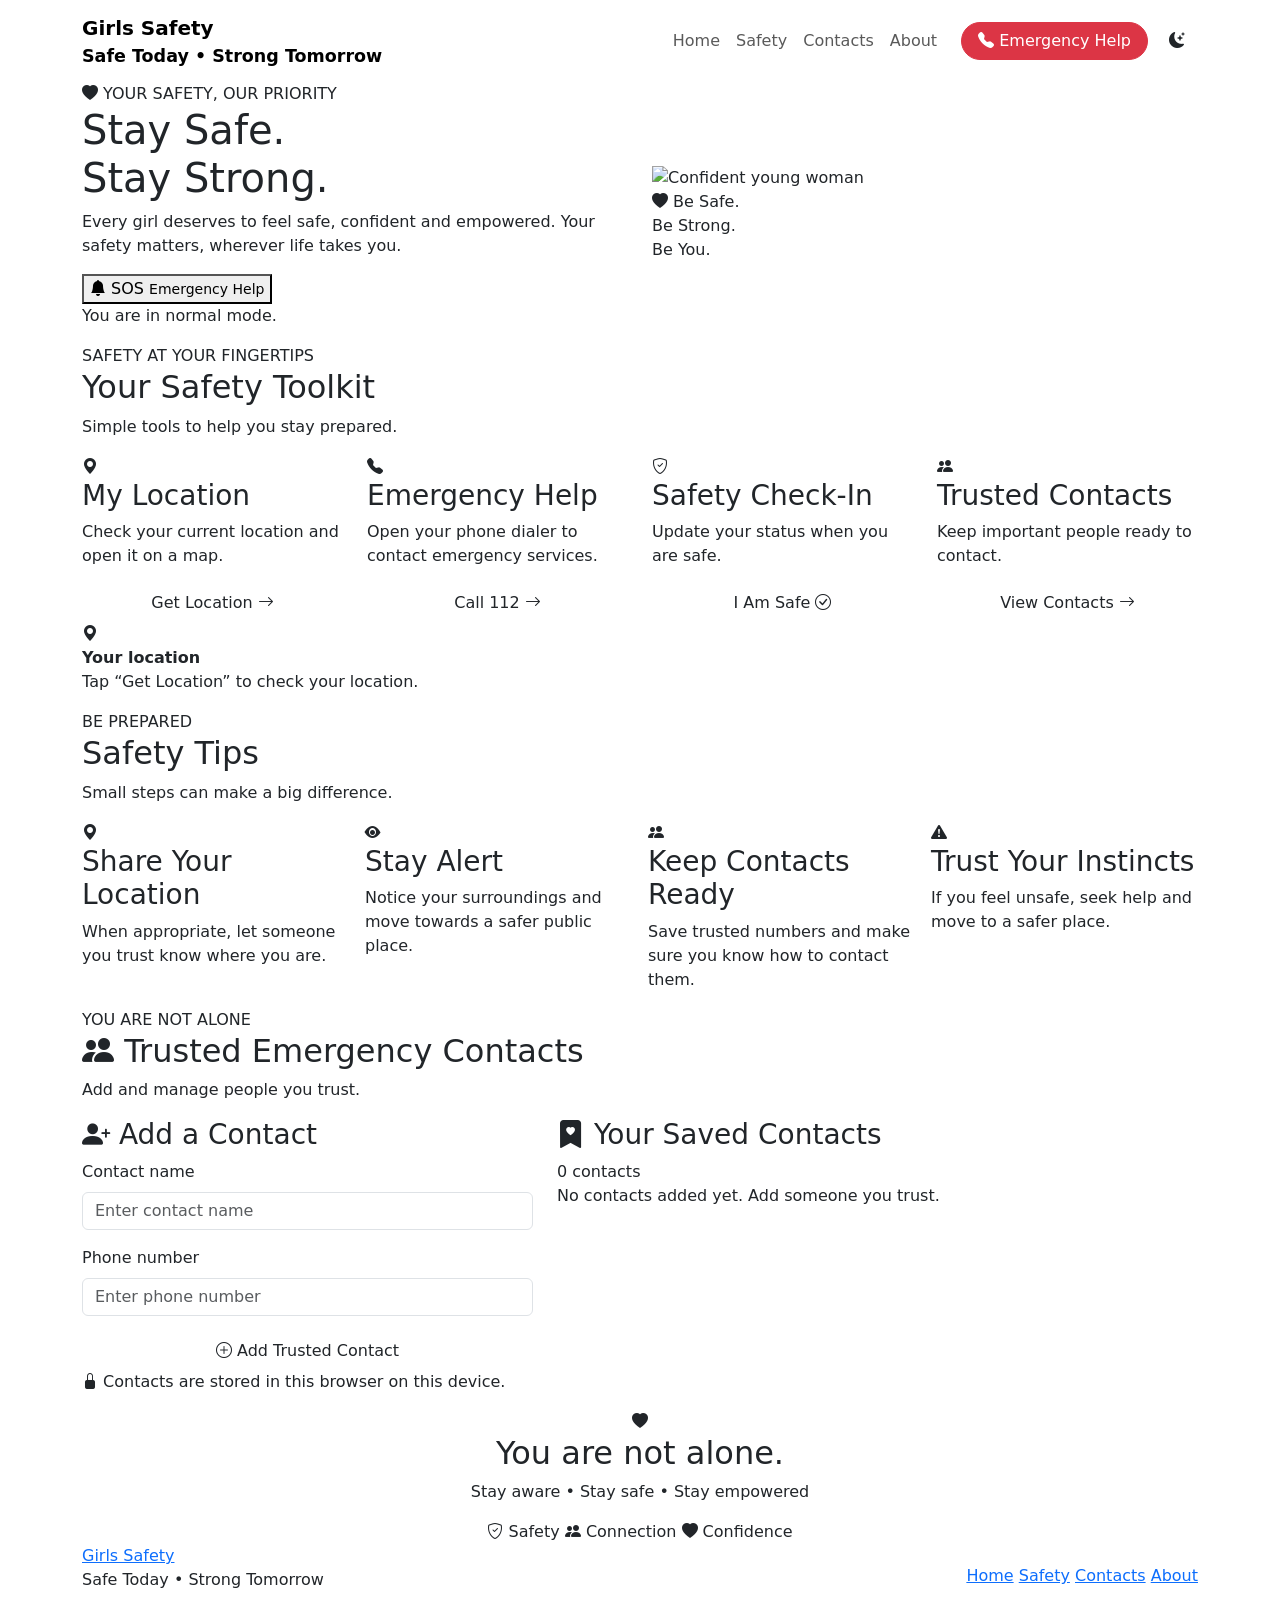
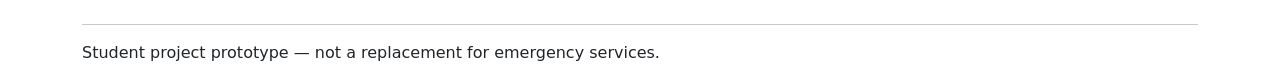
==== index.html @ 43a847c3 "Rename index .html to index.html" ====
<!DOCTYPE html>
<html lang="en">
<head>
  <meta charset="UTF-8">
  <meta name="viewport" content="width=device-width, initial-scale=1.0">

  <title>Girls Safety | Safe Today, Strong Tomorrow</title>

<link rel="manifest" href="manifest.json">

<meta name="theme-color" content="#e84393">

  <!-- Bootstrap CSS -->
  <link href="https://cdn.jsdelivr.net/npm/bootstrap@5.3.3/dist/css/bootstrap.min.css" rel="stylesheet">

  <!-- Icons -->
  <link rel="stylesheet" href="https://cdn.jsdelivr.net/npm/bootstrap-icons@1.11.3/font/bootstrap-icons.min.css">

  <!-- Custom CSS -->
  <link rel="stylesheet" href="style.css">
</head>

<body>

  <!-- Navigation -->
  <nav class="navbar navbar-expand-lg sticky-top site-navbar">
    <div class="container">
      <a class="navbar-brand fw-bold" href="#home">
        <i class="bi bi-shield-heart-fill"></i> Girls Safety
        <small class="brand-tagline d-block">Safe Today • Strong Tomorrow</small>
      </a>

      <button class="navbar-toggler" type="button"
        data-bs-toggle="collapse" data-bs-target="#mainNav"
        aria-controls="mainNav" aria-expanded="false"
        aria-label="Toggle navigation">
        <span class="navbar-toggler-icon"></span>
      </button>

      <div class="collapse navbar-collapse" id="mainNav">
        <ul class="navbar-nav ms-auto align-items-lg-center">
          <li class="nav-item"><a class="nav-link" href="#home">Home</a></li>
          <li class="nav-item"><a class="nav-link" href="#safety">Safety</a></li>
          <li class="nav-item"><a class="nav-link" href="#contacts">Contacts</a></li>
          <li class="nav-item"><a class="nav-link" href="#about">About</a></li>
          <li class="nav-item ms-lg-3">
            <a class="btn btn-danger rounded-pill px-3" href="tel:112">
              <i class="bi bi-telephone-fill"></i> Emergency Help
            </a>
          </li>
          <li class="nav-item ms-lg-2">
            <button class="btn theme-toggle" id="themeToggle"
              type="button" aria-label="Toggle dark mode">
              <i class="bi bi-moon-stars-fill"></i>
            </button>
          </li>
        </ul>
      </div>
    </div>
  </nav>

  <!-- Hero -->
  <main>
    <section class="hero-section" id="home">
      <div class="container">
        <div class="row align-items-center g-4">
          <div class="col-lg-6 hero-copy">
            <span class="hero-label">
              <i class="bi bi-heart-fill"></i>
              YOUR SAFETY, OUR PRIORITY
            </span>

            <h1>Stay Safe.<br><span>Stay Strong.</span></h1>

            <p class="hero-description">
              Every girl deserves to feel safe, confident and empowered.
              Your safety matters, wherever life takes you.
            </p>

            <button class="sos-button" id="sosButton" type="button">
              <i class="bi bi-bell-fill"></i>
              <span>SOS</span>
              <small>Emergency Help</small>
            </button>

            <p class="safety-note" id="status" role="status" aria-live="polite">
              You are in normal mode.
            </p>
          </div>

          <div class="col-lg-6">
            <div class="hero-image-wrap">
              <img
                src="https://images.unsplash.com/photo-1534528741775-53994a69daeb?auto=format&fit=crop&w=1000&q=85"
                alt="Confident young woman"
                class="hero-image"
              >
              <div class="image-message">
                <i class="bi bi-heart-fill"></i>
                <span>Be Safe.<br>Be Strong.<br>Be You.</span>
              </div>
            </div>
          </div>
        </div>
      </div>
    </section>

    <!-- Quick Actions -->
    <section class="quick-section" id="safety">
      <div class="container">
        <div class="section-heading">
          <span class="section-kicker">SAFETY AT YOUR FINGERTIPS</span>
          <h2>Your Safety Toolkit</h2>
          <p>Simple tools to help you stay prepared.</p>
        </div>

        <div class="row g-4">
          <div class="col-12 col-sm-6 col-lg-3">
            <div class="feature-card pink-card">
              <div class="feature-icon"><i class="bi bi-geo-alt-fill"></i></div>
              <h3>My Location</h3>
              <p>Check your current location and open it on a map.</p>
              <button class="btn feature-btn pink-btn w-100" id="locationButton">
                Get Location <i class="bi bi-arrow-right"></i>
              </button>
            </div>
          </div>

          <div class="col-12 col-sm-6 col-lg-3">
            <div class="feature-card purple-card">
              <div class="feature-icon"><i class="bi bi-telephone-fill"></i></div>
              <h3>Emergency Help</h3>
              <p>Open your phone dialer to contact emergency services.</p>
              <a class="btn feature-btn purple-btn w-100" href="tel:112">
                Call 112 <i class="bi bi-arrow-right"></i>
              </a>
            </div>
          </div>

          <div class="col-12 col-sm-6 col-lg-3">
            <div class="feature-card green-card">
              <div class="feature-icon"><i class="bi bi-shield-check"></i></div>
              <h3>Safety Check-In</h3>
              <p>Update your status when you are safe.</p>
              <button class="btn feature-btn green-btn w-100" id="safeButton">
                I Am Safe <i class="bi bi-check-circle"></i>
              </button>
            </div>
          </div>

          <div class="col-12 col-sm-6 col-lg-3">
            <div class="feature-card blue-card">
              <div class="feature-icon"><i class="bi bi-people-fill"></i></div>
              <h3>Trusted Contacts</h3>
              <p>Keep important people ready to contact.</p>
              <a class="btn feature-btn blue-btn w-100" href="#contacts">
                View Contacts <i class="bi bi-arrow-right"></i>
              </a>
            </div>
          </div>
        </div>

        <div class="location-result" id="locationResult" aria-live="polite">
          <i class="bi bi-geo-alt-fill"></i>
          <div>
            <strong>Your location</strong>
            <p id="locationText">Tap “Get Location” to check your location.</p>
            <a id="mapLink" href="#" target="_blank" rel="noopener" hidden>
              Open location in Google Maps
            </a>
          </div>
        </div>
      </div>
    </section>

    <!-- Safety Tips -->
    <section class="tips-section">
      <div class="container">
        <div class="section-heading">
          <span class="section-kicker">BE PREPARED</span>
          <h2><i class="bi bi-shield-heart"></i> Safety Tips</h2>
          <p>Small steps can make a big difference.</p>
        </div>

        <div class="row g-3">
          <div class="col-6 col-lg-3">
            <div class="tip-card">
              <i class="bi bi-geo-alt-fill"></i>
              <h3>Share Your Location</h3>
              <p>When appropriate, let someone you trust know where you are.</p>
            </div>
          </div>

          <div class="col-6 col-lg-3">
            <div class="tip-card">
              <i class="bi bi-eye-fill"></i>
              <h3>Stay Alert</h3>
              <p>Notice your surroundings and move towards a safer public place.</p>
            </div>
          </div>

          <div class="col-6 col-lg-3">
            <div class="tip-card">
              <i class="bi bi-people-fill"></i>
              <h3>Keep Contacts Ready</h3>
              <p>Save trusted numbers and make sure you know how to contact them.</p>
            </div>
          </div>

          <div class="col-6 col-lg-3">
            <div class="tip-card">
              <i class="bi bi-exclamation-triangle-fill"></i>
              <h3>Trust Your Instincts</h3>
              <p>If you feel unsafe, seek help and move to a safer place.</p>
            </div>
          </div>
        </div>
      </div>
    </section>

    <!-- Contacts -->
    <section class="contacts-section" id="contacts">
      <div class="container">
        <div class="section-heading">
          <span class="section-kicker">YOU ARE NOT ALONE</span>
          <h2><i class="bi bi-people-fill"></i> Trusted Emergency Contacts</h2>
          <p>Add and manage people you trust.</p>
        </div>

        <div class="row justify-content-center g-4">
          <div class="col-12 col-lg-5">
            <div class="contact-panel">
              <h3><i class="bi bi-person-plus-fill"></i> Add a Contact</h3>

              <form id="contactForm">
                <label for="contactName" class="form-label">Contact name</label>
                <input class="form-control" id="contactName"
                  type="text" placeholder="Enter contact name"
                  maxlength="60" required>

                <label for="contactPhone" class="form-label mt-3">Phone number</label>
                <input class="form-control" id="contactPhone"
                  type="tel" placeholder="Enter phone number"
                  maxlength="18" required>

                <button class="btn add-contact-btn w-100 mt-3" type="submit">
                  <i class="bi bi-plus-circle"></i> Add Trusted Contact
                </button>
              </form>

              <p class="privacy-note">
                <i class="bi bi-lock-fill"></i>
                Contacts are stored in this browser on this device.
              </p>
              <p id="contactMessage" class="contact-message" aria-live="polite"></p>
            </div>
          </div>

          <div class="col-12 col-lg-7">
            <div class="contact-panel">
              <div class="saved-heading">
                <h3><i class="bi bi-bookmark-heart-fill"></i> Your Saved Contacts</h3>
                <span class="contact-count" id="contactCount">0 contacts</span>
              </div>
              <div id="contactList" class="contact-list">
                <p class="empty-message">No contacts added yet. Add someone you trust.</p>
              </div>
            </div>
          </div>
        </div>
      </div>
    </section>

    <!-- About -->
    <section class="about-section" id="about">
      <div class="container text-center">
        <div class="about-heart"><i class="bi bi-heart-fill"></i></div>
        <h2>You are not alone.</h2>
        <p>Stay aware • Stay safe • Stay empowered</p>
        <div class="about-values">
          <span><i class="bi bi-shield-check"></i> Safety</span>
          <span><i class="bi bi-people-fill"></i> Connection</span>
          <span><i class="bi bi-heart-fill"></i> Confidence</span>
        </div>
      </div>
    </section>
  </main>

  <!-- Footer -->
  <footer class="site-footer">
    <div class="container">
      <div class="row align-items-center gy-3">
        <div class="col-md-6">
          <a href="#home" class="footer-brand">
            <i class="bi bi-shield-heart-fill"></i> Girls Safety
          </a>
          <p>Safe Today • Strong Tomorrow</p>
        </div>
        <div class="col-md-6 text-md-end footer-links">
          <a href="#home">Home</a>
          <a href="#safety">Safety</a>
          <a href="#contacts">Contacts</a>
          <a href="#about">About</a>
        </div>
      </div>
      <hr>
      <p class="footer-note">
        Student project prototype — not a replacement for emergency services.
      </p>
    </div>
  </footer>

  <!-- Bootstrap JavaScript -->
  <script src="https://cdn.jsdelivr.net/npm/bootstrap@5.3.3/dist/js/bootstrap.bundle.min.js"></script>

  <!-- Custom JavaScript -->
  <script src="script.js"></script>
</body>
</html>
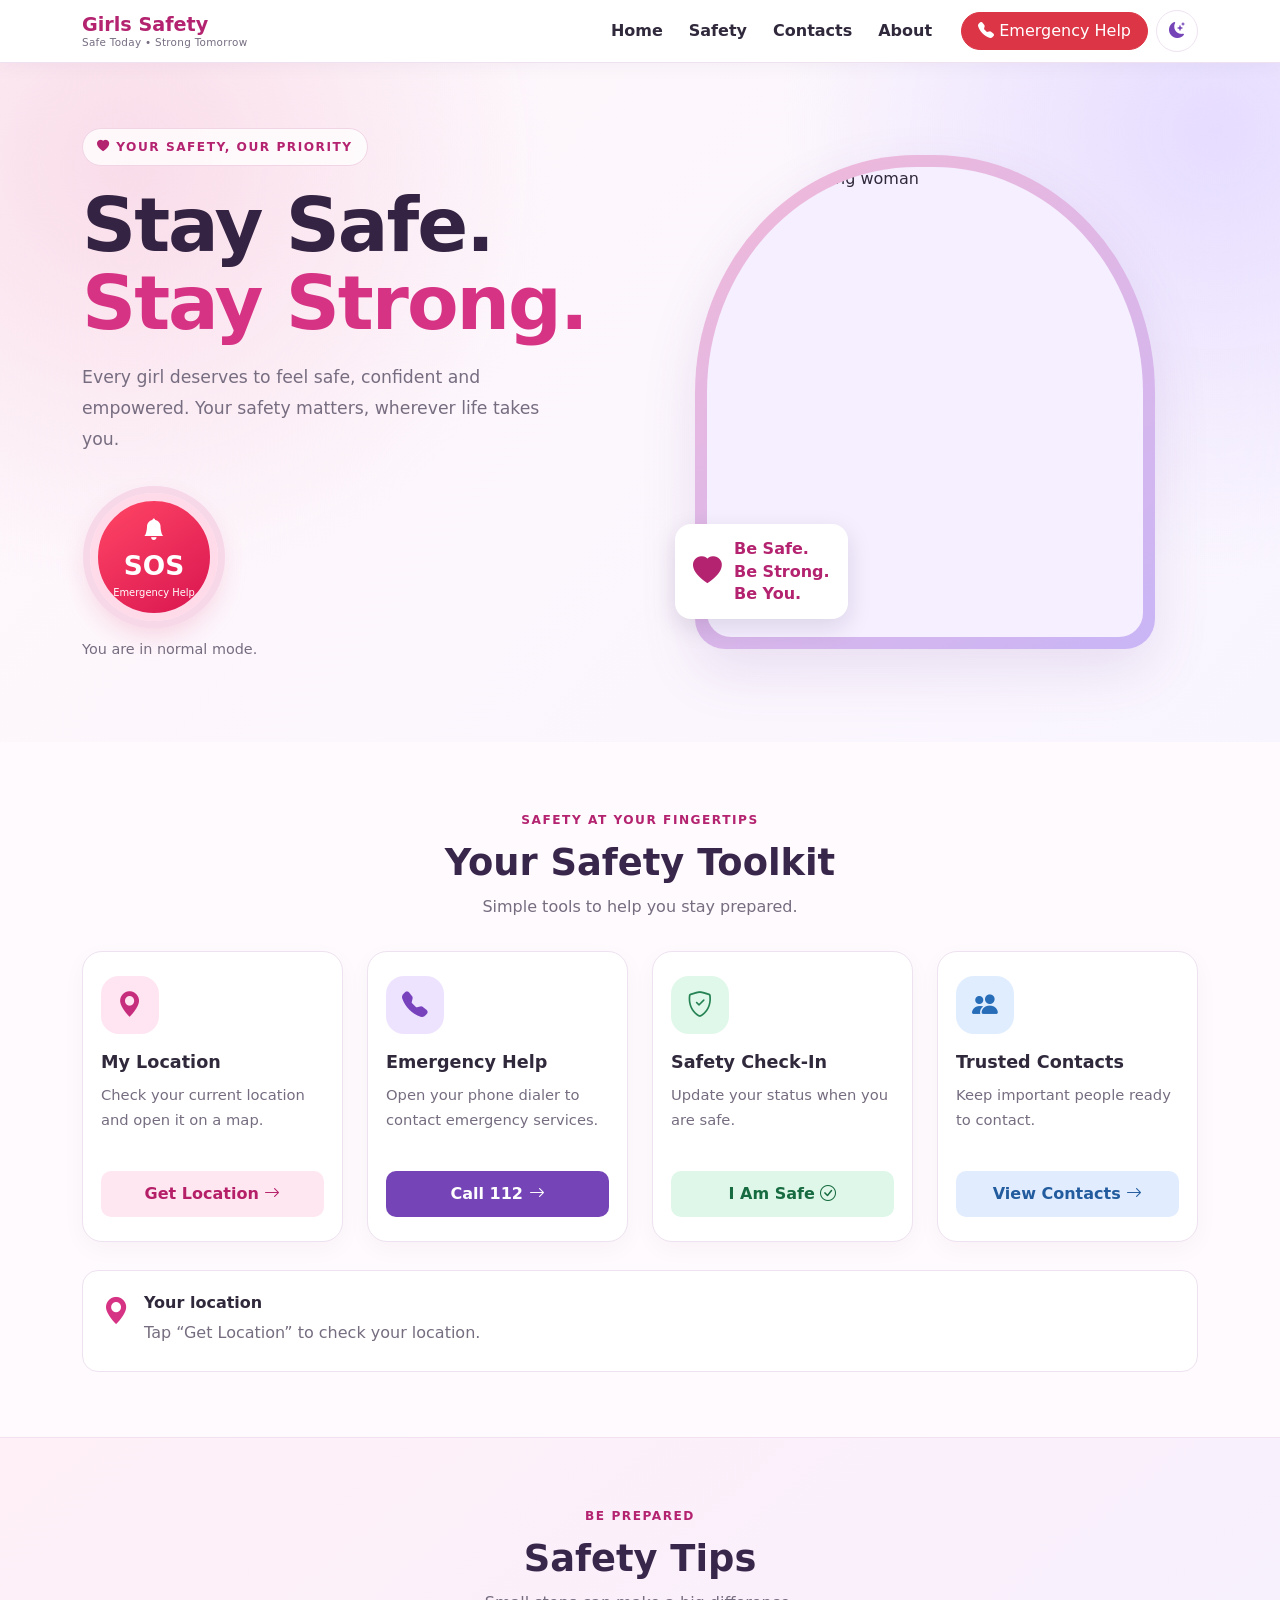
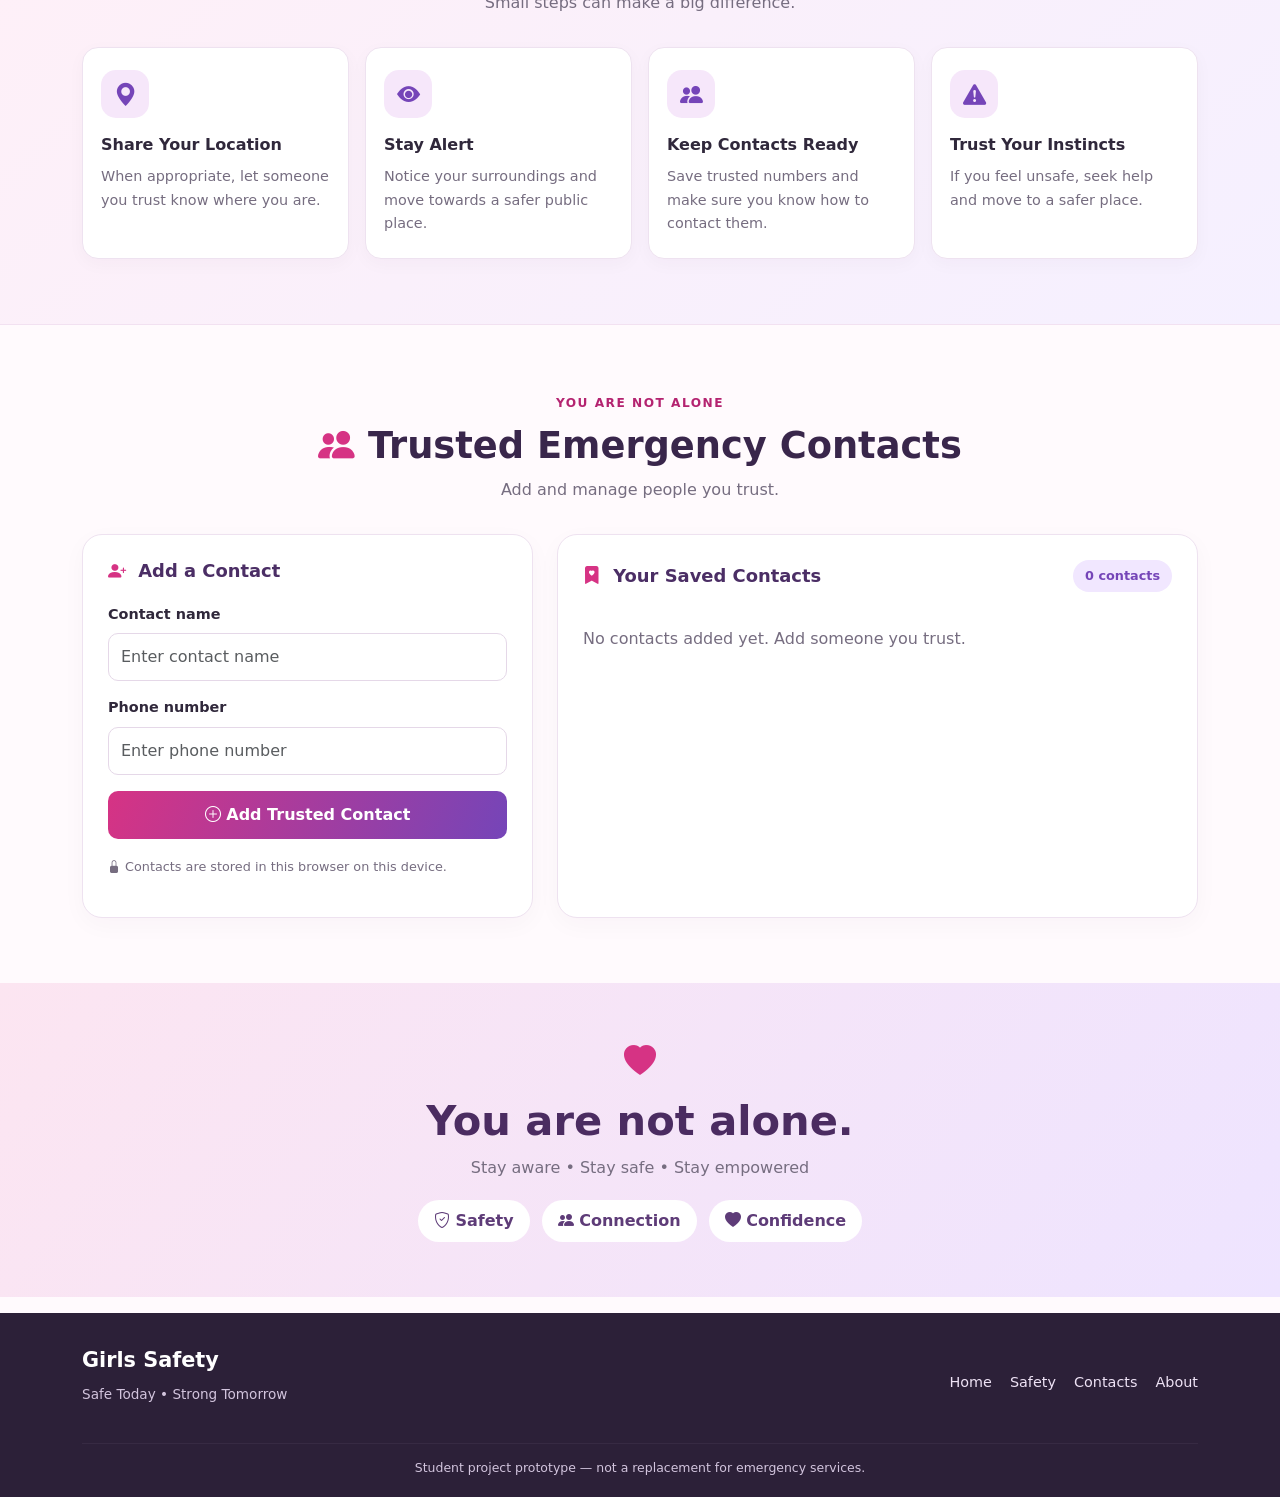
==== commit 882b6f43: "Update index.html" ====
--- a/index.html
+++ b/index.html
@@ -286,6 +286,11 @@
     </section>
   </main>
 
+<button id="installBtn" class="install-btn" hidden>
+  📲 Install Girls Safety App
+</button>
+<p id="installMessage"></p>
+
   <!-- Footer -->
   <footer class="site-footer">
     <div class="container">
--- a/style.css
+++ b/style.css
@@ -0,0 +1,820 @@
+
+:root {
+  --pink: #d63384;
+  --pink-dark: #b42370;
+  --purple: #7545b8;
+  --lavender: #f5efff;
+  --light-pink: #fff3f8;
+  --text: #30283b;
+  --muted: #766d80;
+  --white: #ffffff;
+  --border: #eee2f0;
+  --page: #fffafd;
+}
+
+* {
+  box-sizing: border-box;
+}
+
+html {
+  scroll-behavior: smooth;
+  scroll-padding-top: 85px;
+}
+
+body {
+  margin: 0;
+  background: var(--page);
+  color: var(--text);
+  font-family: "Segoe UI", system-ui, sans-serif;
+  overflow-wrap: break-word;
+}
+
+img {
+  max-width: 100%;
+}
+
+.site-navbar {
+  background: rgba(255, 255, 255, 0.97);
+  border-bottom: 1px solid var(--border);
+  box-shadow: 0 3px 18px #3b16420b;
+}
+
+.navbar-brand {
+  color: var(--pink-dark);
+  font-size: 1.2rem;
+  line-height: 1.2;
+}
+
+.navbar-brand > i {
+  color: var(--purple);
+}
+
+.brand-tagline {
+  color: var(--muted);
+  font-size: 0.65rem;
+  font-weight: 500;
+  letter-spacing: 0.3px;
+}
+
+.nav-link {
+  color: var(--text);
+  font-weight: 600;
+  margin: 0 5px;
+}
+
+.nav-link:hover,
+.nav-link:focus {
+  color: var(--pink);
+}
+
+.theme-toggle {
+  border: 1px solid var(--border);
+  border-radius: 50%;
+  width: 42px;
+  height: 42px;
+  color: var(--purple);
+  background: white;
+}
+
+.hero-section {
+  padding: 65px 0;
+  background:
+    radial-gradient(circle at 10% 15%, #f9dce9 0, transparent 33%),
+    radial-gradient(circle at 95% 10%, #e6dcff 0, transparent 32%),
+    linear-gradient(130deg, #fff8fb, #f9f5ff);
+}
+
+.hero-label,
+.section-kicker {
+  color: var(--pink-dark);
+  font-size: 0.76rem;
+  font-weight: 800;
+  letter-spacing: 1.5px;
+}
+
+.hero-label {
+  display: inline-block;
+  padding: 9px 14px;
+  border: 1px solid #f1d5e5;
+  background: #ffffffc9;
+  border-radius: 30px;
+}
+
+.hero-copy h1 {
+  margin: 20px 0;
+  font-size: clamp(2.7rem, 7vw, 4.7rem);
+  line-height: 1.04;
+  font-weight: 850;
+  letter-spacing: -2px;
+  color: #342342;
+}
+
+.hero-copy h1 span {
+  color: var(--pink);
+}
+
+.hero-description {
+  max-width: 480px;
+  font-size: 1.08rem;
+  line-height: 1.8;
+  color: var(--muted);
+}
+
+.sos-button {
+  width: 128px;
+  height: 128px;
+  border: 8px solid #ffdbe9;
+  border-radius: 50%;
+  background: linear-gradient(145deg, #ff4665, #d91550);
+  color: white;
+  box-shadow: 0 0 0 7px #f7d8e9, 0 12px 30px #d9155030;
+  display: inline-flex;
+  flex-direction: column;
+  justify-content: center;
+  align-items: center;
+  margin: 22px 8px 18px;
+  transition: transform 0.2s, box-shadow 0.2s;
+}
+
+.sos-button i {
+  font-size: 1.35rem;
+}
+
+.sos-button span {
+  font-size: 1.65rem;
+  font-weight: 900;
+}
+
+.sos-button small {
+  font-size: 0.62rem;
+}
+
+.sos-button:hover {
+  transform: scale(1.04);
+  box-shadow: 0 0 0 9px #f7d8e9, 0 16px 35px #d9155040;
+}
+
+.safety-note {
+  color: var(--muted);
+  font-size: 0.9rem;
+}
+
+.hero-image-wrap {
+  position: relative;
+  max-width: 460px;
+  margin: 0 auto;
+  padding: 12px;
+  border-radius: 48% 48% 30px 30px;
+  background: linear-gradient(145deg, #f2b9d8, #c9b5f6);
+  box-shadow: 0 22px 55px #71439a20;
+}
+
+.hero-image {
+  display: block;
+  width: 100%;
+  height: 470px;
+  object-fit: cover;
+  object-position: center 30%;
+  border-radius: 48% 48% 24px 24px;
+  background: var(--lavender);
+}
+
+.image-message {
+  position: absolute;
+  bottom: 30px;
+  left: -20px;
+  padding: 14px 18px;
+  border-radius: 16px;
+  background: white;
+  color: var(--pink-dark);
+  display: flex;
+  align-items: center;
+  gap: 12px;
+  font-weight: 750;
+  line-height: 1.4;
+  box-shadow: 0 8px 25px #31133c20;
+}
+
+.image-message i {
+  font-size: 1.8rem;
+}
+
+.quick-section,
+.tips-section,
+.contacts-section {
+  padding: 65px 0;
+}
+
+.section-heading {
+  text-align: center;
+  margin-bottom: 32px;
+}
+
+.section-heading h2 {
+  font-size: clamp(1.65rem, 4vw, 2.3rem);
+  font-weight: 800;
+  margin: 10px 0;
+  color: #39264b;
+}
+
+.section-heading h2 i {
+  color: var(--pink);
+}
+
+.section-heading p {
+  color: var(--muted);
+  margin-bottom: 0;
+}
+
+.feature-card {
+  height: 100%;
+  padding: 24px 18px;
+  border-radius: 20px;
+  border: 1px solid var(--border);
+  background: white;
+  box-shadow: 0 7px 24px #38133c09;
+  transition: transform 0.2s, box-shadow 0.2s;
+}
+
+.feature-card:hover {
+  transform: translateY(-5px);
+  box-shadow: 0 15px 30px #38133c13;
+}
+
+.feature-icon {
+  width: 58px;
+  height: 58px;
+  border-radius: 18px;
+  display: grid;
+  place-items: center;
+  font-size: 1.6rem;
+  margin-bottom: 18px;
+}
+
+.pink-card .feature-icon {
+  color: #c72d7d;
+  background: #ffe5f1;
+}
+
+.purple-card .feature-icon {
+  color: #7842bd;
+  background: #eee3ff;
+}
+
+.green-card .feature-icon {
+  color: #258253;
+  background: #e0f8e9;
+}
+
+.blue-card .feature-icon {
+  color: #276db8;
+  background: #e0edff;
+}
+
+.feature-card h3 {
+  font-size: 1.1rem;
+  font-weight: 800;
+  margin-bottom: 10px;
+}
+
+.feature-card p {
+  color: var(--muted);
+  line-height: 1.65;
+  min-height: 72px;
+  font-size: 0.92rem;
+}
+
+.feature-btn {
+  font-weight: 700;
+  padding: 11px 9px;
+  border-radius: 10px;
+}
+
+.pink-btn {
+  color: #b51f68;
+  background: #ffe7f2;
+  border: 0;
+}
+
+.pink-btn:hover {
+  background: #fbd1e5;
+  color: #941651;
+}
+
+.purple-btn {
+  color: white;
+  background: var(--purple);
+  border: 0;
+}
+
+.purple-btn:hover {
+  background: #603399;
+  color: white;
+}
+
+.green-btn {
+  color: #176b40;
+  background: #def7e8;
+  border: 0;
+}
+
+.green-btn:hover {
+  background: #c5efd5;
+  color: #145b37;
+}
+
+.blue-btn {
+  color: #225c9e;
+  background: #e1edff;
+  border: 0;
+}
+
+.blue-btn:hover {
+  background: #cfe0ff;
+  color: #18487e;
+}
+
+.location-result {
+  display: flex;
+  align-items: flex-start;
+  gap: 14px;
+  margin-top: 28px;
+  padding: 20px;
+  background: white;
+  border: 1px solid var(--border);
+  border-radius: 16px;
+  overflow-wrap: anywhere;
+}
+
+.location-result > i {
+  font-size: 1.7rem;
+  color: var(--pink);
+}
+
+.location-result p {
+  margin: 6px 0;
+  color: var(--muted);
+}
+
+.location-result a {
+  color: var(--purple);
+  font-weight: 650;
+}
+
+.tips-section {
+  background: linear-gradient(140deg, #fff0f7, #f5f0ff);
+  border-top: 1px solid #f2e1f1;
+  border-bottom: 1px solid #f2e1f1;
+}
+
+.tip-card {
+  height: 100%;
+  padding: 22px 18px;
+  background: white;
+  border: 1px solid var(--border);
+  border-radius: 16px;
+  box-shadow: 0 5px 18px #38133c08;
+}
+
+.tip-card > i {
+  display: inline-grid;
+  place-items: center;
+  width: 48px;
+  height: 48px;
+  border-radius: 15px;
+  background: #f6e7fa;
+  color: var(--purple);
+  font-size: 1.45rem;
+  margin-bottom: 16px;
+}
+
+.tip-card h3 {
+  font-size: 1rem;
+  font-weight: 800;
+  line-height: 1.4;
+}
+
+.tip-card p {
+  color: var(--muted);
+  font-size: 0.9rem;
+  line-height: 1.65;
+  margin: 0;
+}
+
+.contacts-section {
+  background: var(--page);
+}
+
+.contact-panel {
+  height: 100%;
+  padding: 25px;
+  border: 1px solid var(--border);
+  border-radius: 20px;
+  background: white;
+  box-shadow: 0 7px 25px #38133c08;
+}
+
+.contact-panel h3 {
+  color: #4b2e65;
+  font-size: 1.12rem;
+  font-weight: 800;
+  margin-bottom: 20px;
+}
+
+.contact-panel h3 i {
+  color: var(--pink);
+  margin-right: 6px;
+}
+
+.form-label {
+  font-size: 0.9rem;
+  font-weight: 700;
+}
+
+.form-control {
+  min-height: 48px;
+  border-radius: 10px;
+  border-color: #e5d8e8;
+  background: #fff;
+}
+
+.form-control:focus {
+  border-color: #c55ba3;
+  box-shadow: 0 0 0 0.2rem #d633841c;
+}
+
+.add-contact-btn {
+  padding: 12px;
+  border: none;
+  border-radius: 10px;
+  background: linear-gradient(110deg, var(--pink), var(--purple));
+  color: white;
+  font-weight: 750;
+}
+
+.add-contact-btn:hover {
+  color: white;
+  opacity: 0.92;
+}
+
+.privacy-note {
+  color: var(--muted);
+  font-size: 0.8rem;
+  line-height: 1.5;
+  margin-top: 18px;
+}
+
+.contact-message {
+  color: #28794c;
+  font-size: 0.9rem;
+  margin-bottom: 0;
+}
+
+.saved-heading {
+  display: flex;
+  align-items: center;
+  justify-content: space-between;
+  flex-wrap: wrap;
+  gap: 10px;
+}
+
+.saved-heading h3 {
+  margin-bottom: 20px;
+}
+
+.contact-count {
+  padding: 6px 12px;
+  margin-bottom: 20px;
+  border-radius: 30px;
+  color: var(--purple);
+  background: #f1e7ff;
+  font-size: 0.8rem;
+  font-weight: 750;
+}
+
+.contact-item {
+  display: flex;
+  align-items: center;
+  flex-wrap: wrap;
+  gap: 12px;
+  padding: 14px;
+  margin-bottom: 12px;
+  border-radius: 14px;
+  border: 1px solid #f0e4ef;
+  background: #fffafd;
+}
+
+.contact-avatar {
+  width: 45px;
+  height: 45px;
+  flex-shrink: 0;
+  display: grid;
+  place-items: center;
+  border-radius: 50%;
+  color: var(--purple);
+  background: #efe4ff;
+  font-size: 1.3rem;
+}
+
+.contact-info {
+  flex: 1 1 120px;
+  min-width: 0;
+}
+
+.contact-info strong {
+  display: block;
+  overflow-wrap: anywhere;
+}
+
+.contact-info small {
+  color: var(--muted);
+  overflow-wrap: anywhere;
+}
+
+.contact-actions {
+  display: flex;
+  flex-wrap: wrap;
+  gap: 6px;
+}
+
+.contact-actions .btn {
+  font-size: 0.8rem;
+  padding: 7px 10px;
+}
+
+.empty-message {
+  color: var(--muted);
+  padding: 15px 0;
+  margin: 0;
+}
+
+.about-section {
+  padding: 55px 0;
+  background: linear-gradient(125deg, #fce5f1, #eee4ff);
+  text-align: center;
+}
+
+.about-heart {
+  color: var(--pink);
+  font-size: 2rem;
+}
+
+.about-section h2 {
+  font-size: clamp(1.8rem, 5vw, 2.6rem);
+  font-weight: 850;
+  color: #4b2c61;
+  margin: 10px 0;
+}
+
+.about-section p {
+  color: var(--muted);
+}
+
+.about-values {
+  display: flex;
+  justify-content: center;
+  flex-wrap: wrap;
+  gap: 12px;
+  margin-top: 20px;
+}
+
+.about-values span {
+  background: white;
+  padding: 9px 16px;
+  border-radius: 30px;
+  font-weight: 700;
+  color: #5e3c78;
+}
+
+.site-footer {
+  background: #2c2038;
+  color: #eae0f0;
+  padding: 32px 0 20px;
+}
+
+.footer-brand {
+  color: white;
+  text-decoration: none;
+  font-weight: 850;
+  font-size: 1.3rem;
+}
+
+.footer-brand i {
+  color: #f4a3d1;
+}
+
+.site-footer p {
+  font-size: 0.85rem;
+  margin-top: 8px;
+  color: #d2c4dd;
+}
+
+.footer-links {
+  display: flex;
+  flex-wrap: wrap;
+  justify-content: flex-end;
+  gap: 18px;
+}
+
+.footer-links a {
+  color: #eee2f5;
+  text-decoration: none;
+  font-size: 0.9rem;
+}
+
+.footer-links a:hover {
+  color: #ffadd8;
+}
+
+.site-footer hr {
+  border-color: #5a4a66;
+  margin: 22px 0 15px;
+}
+
+.site-footer .footer-note {
+  text-align: center;
+  font-size: 0.78rem;
+  margin-bottom: 0;
+}
+
+body.dark-mode {
+  --text: #f5eefa;
+  --muted: #c9bed3;
+  --border: #493951;
+  --page: #21192a;
+  background: var(--page);
+  color: var(--text);
+}
+
+.dark-mode .site-navbar,
+.dark-mode .feature-card,
+.dark-mode .contact-panel,
+.dark-mode .contact-item,
+.dark-mode .location-result,
+.dark-mode .tip-card {
+  background: #2d2236;
+  border-color: var(--border);
+}
+
+.dark-mode .navbar-brand,
+.dark-mode .nav-link,
+.dark-mode .feature-card h3,
+.dark-mode .contact-panel h3,
+.dark-mode .section-heading h2,
+.dark-mode .tip-card h3 {
+  color: #f7d9ed;
+}
+
+.dark-mode .hero-section,
+.dark-mode .tips-section,
+.dark-mode .about-section {
+  background: linear-gradient(135deg, #2d2038, #352640);
+}
+
+.dark-mode .hero-copy h1 {
+  color: #fff;
+}
+
+.dark-mode .form-control {
+  background: #382a43;
+  color: white;
+  border-color: #5b4765;
+}
+
+.dark-mode .form-control::placeholder {
+  color: #c7b7cf;
+}
+
+.dark-mode .image-message,
+.dark-mode .about-values span {
+  background: #392943;
+  color: #ffbde0;
+}
+
+.dark-mode .contact-info strong {
+  color: #fff;
+}
+
+.dark-mode .empty-message {
+  color: var(--muted);
+}
+
+.dark-mode .theme-toggle {
+  background: #382a43;
+  color: #ffdc75;
+  border-color: #5b4765;
+}
+
+[hidden] {
+  display: none !important;
+}
+
+@media (max-width: 767px) {
+  .hero-section {
+    padding: 40px 0;
+  }
+
+  .hero-copy {
+    text-align: center;
+  }
+
+  .hero-description {
+    margin-left: auto;
+    margin-right: auto;
+  }
+
+  .hero-image-wrap {
+    max-width: 360px;
+  }
+
+  .hero-image {
+    height: 360px;
+  }
+
+  .image-message {
+    left: -5px;
+    bottom: 20px;
+  }
+
+  .quick-section,
+  .tips-section,
+  .contacts-section {
+    padding: 42px 0;
+  }
+
+  .feature-card {
+    padding: 19px 14px;
+  }
+
+  .feature-card p {
+    min-height: 0;
+  }
+
+  .contact-panel {
+    padding: 19px;
+  }
+
+  .footer-links {
+    justify-content: center;
+  }
+}
+
+@media (max-width: 420px) {
+  .hero-copy h1 {
+    font-size: 2.65rem;
+  }
+
+  .hero-image {
+    height: 310px;
+  }
+
+  .contact-actions {
+    width: 100%;
+  }
+
+  .contact-actions .btn {
+    flex: 1 1 70px;
+  }
+
+  .tip-card {
+    padding: 16px 12px;
+  }
+
+  .tip-card h3 {
+    font-size: 0.9rem;
+  }
+
+  .tip-card p {
+    font-size: 0.82rem;
+  }
+
+  .navbar-brand {
+    font-size: 1.05rem;
+  }
+}
+
+.install-btn {
+  display: block;
+  width: 100%;
+  max-width: 320px;
+  margin: 15px auto;
+  padding: 14px 18px;
+  background: #e84393;
+  color: white;
+  border: none;
+  border-radius: 12px;
+  font-size: 16px;
+  font-weight: bold;
+  cursor: pointer;
+  box-shadow: 0 4px 12px #e8439340;
+}
+
+.install-btn[hidden] {
+  display: none;
+}
+
+#installMessage {
+  text-align: center;
+  color: #8b3a70;
+  font-size: 14px;
+}
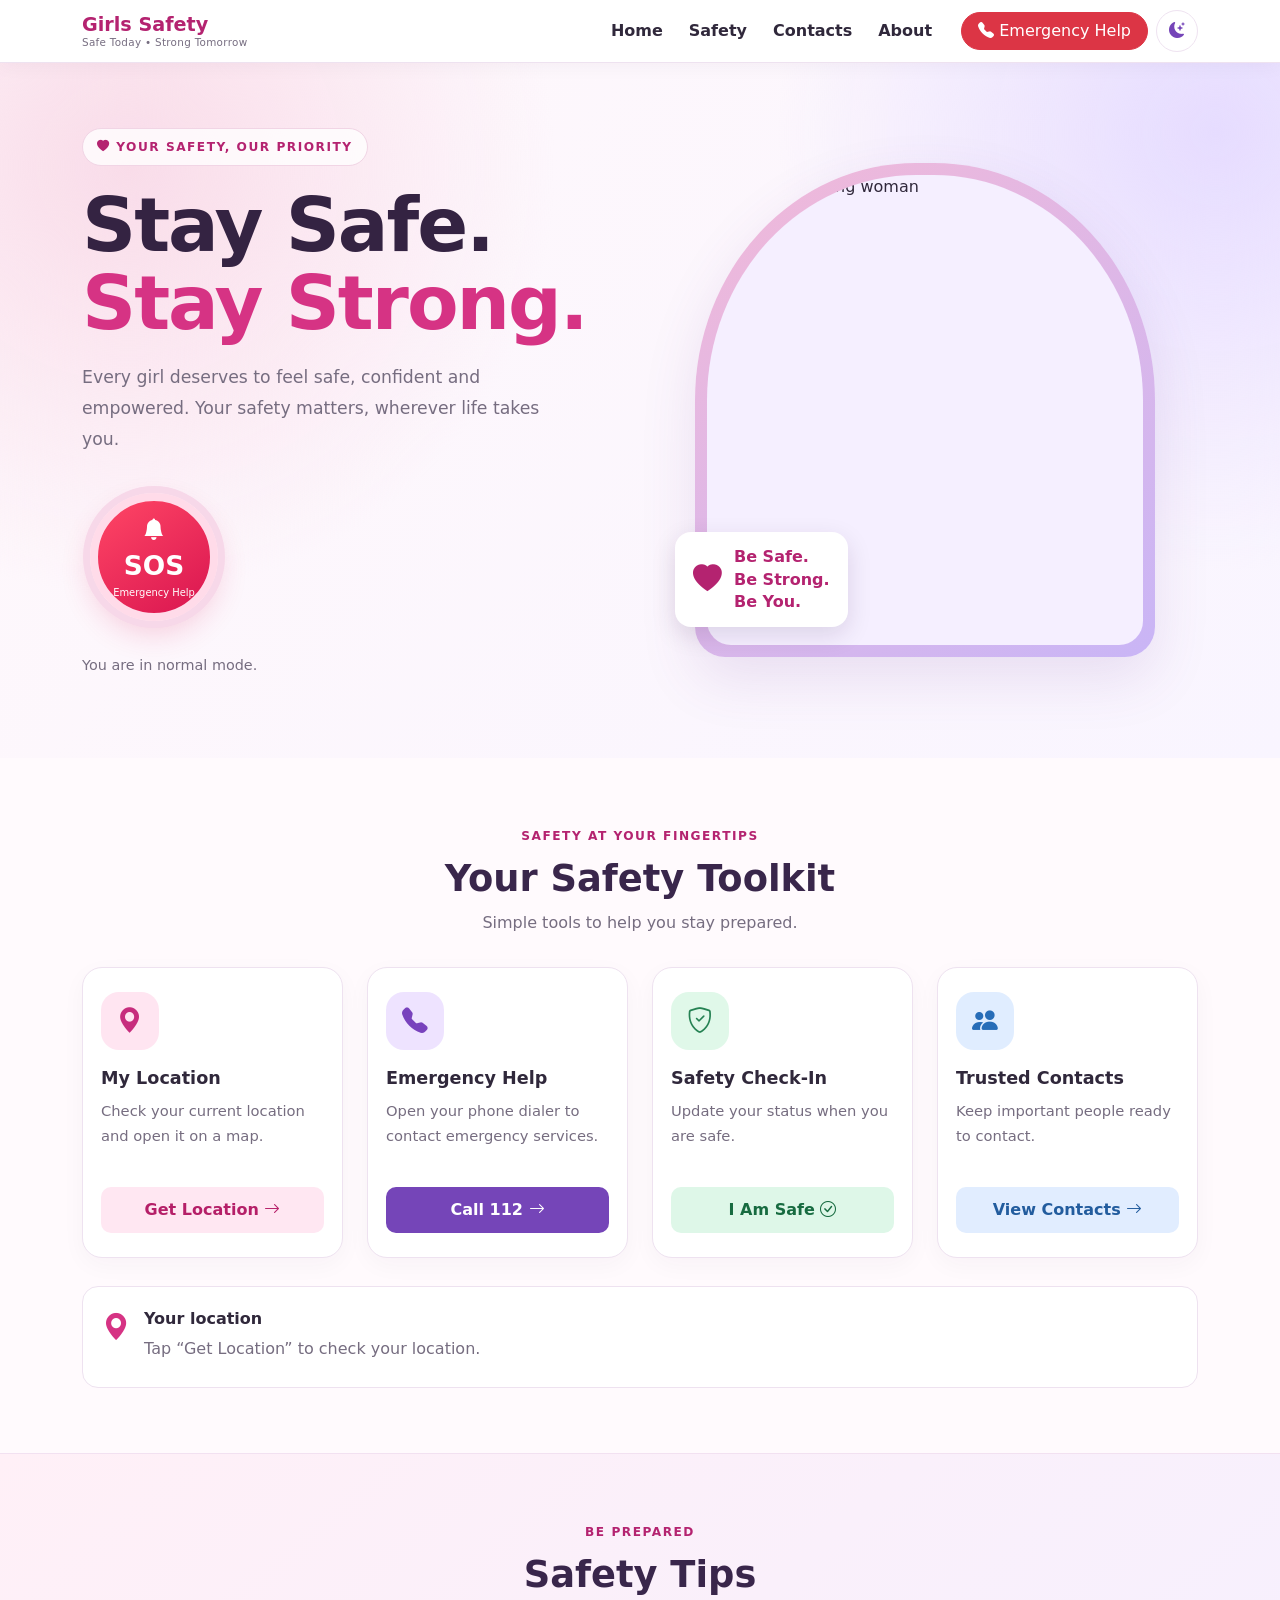
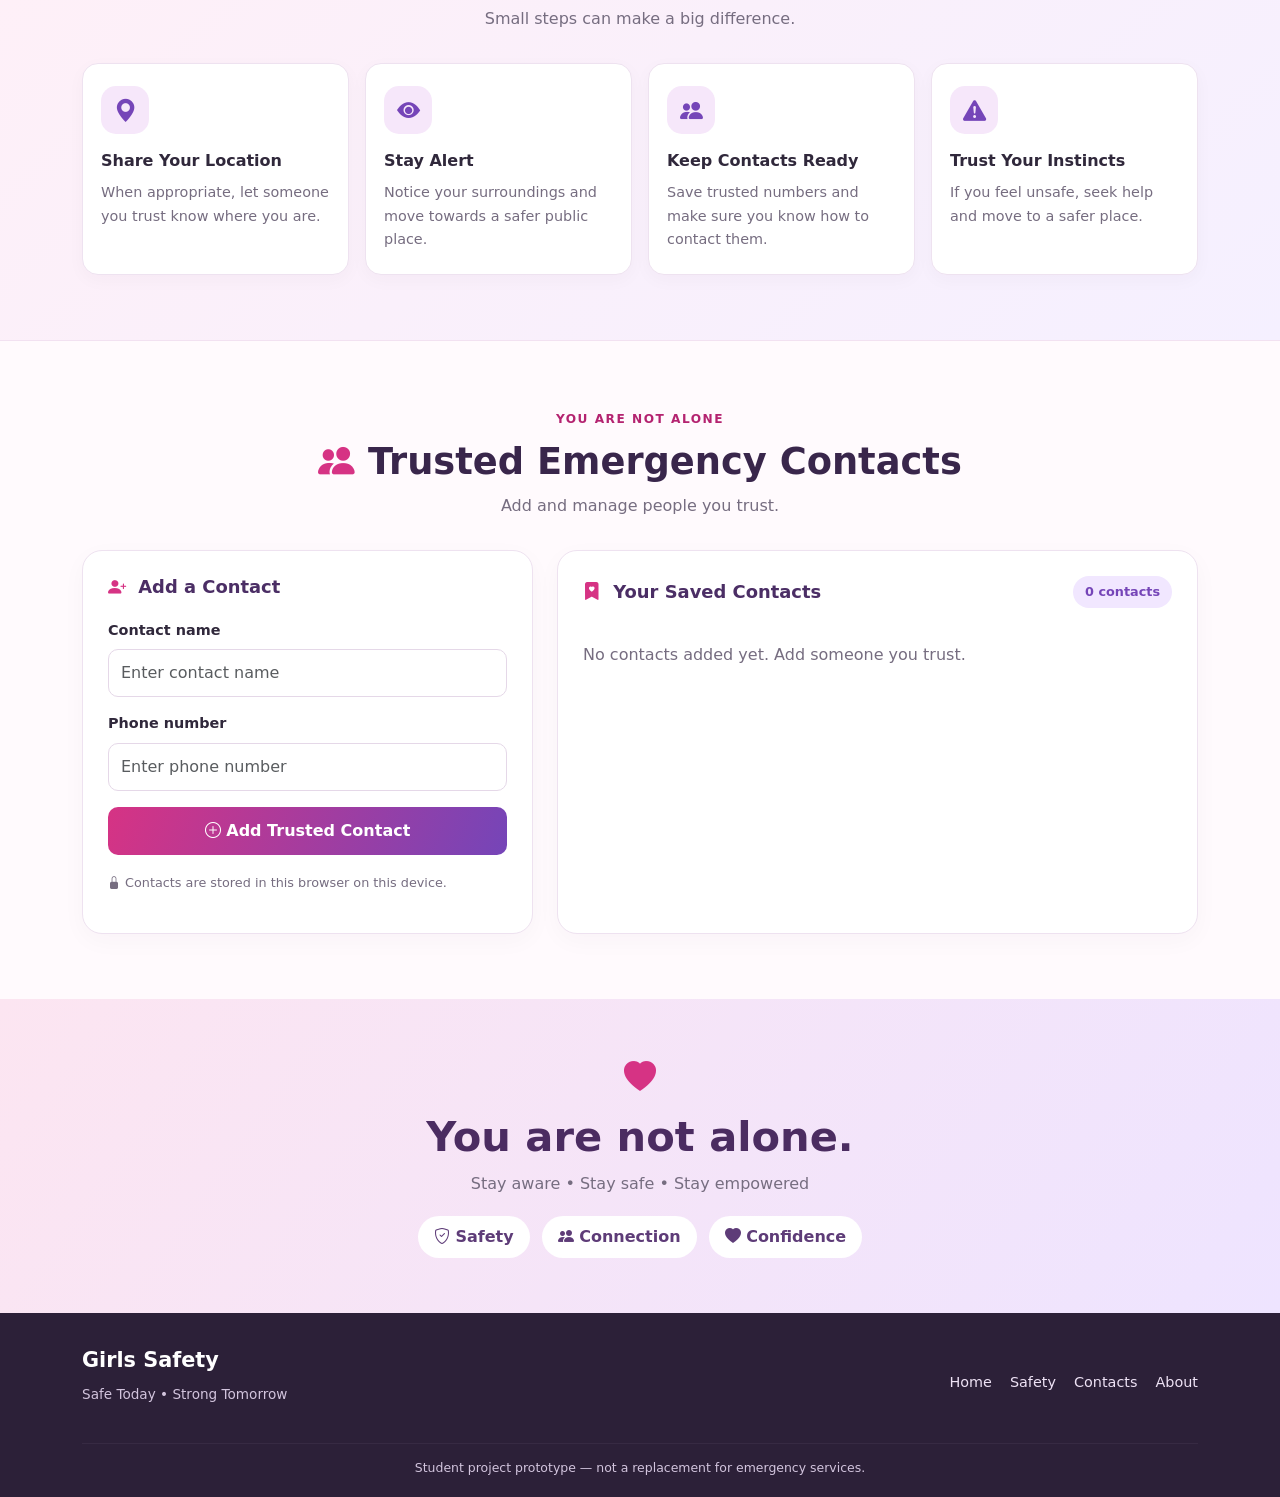
==== commit e4545e87: "Update index.html" ====
--- a/index.html
+++ b/index.html
@@ -83,6 +83,11 @@
               <small>Emergency Help</small>
             </button>
 
+<button id="installBtn" class="install-btn" hidden>
+  📲 Install Girls Safety App
+</button>
+<p id="installMessage"></p>
+
             <p class="safety-note" id="status" role="status" aria-live="polite">
               You are in normal mode.
             </p>
@@ -286,10 +291,6 @@
     </section>
   </main>
 
-<button id="installBtn" class="install-btn" hidden>
-  📲 Install Girls Safety App
-</button>
-<p id="installMessage"></p>
 
   <!-- Footer -->
   <footer class="site-footer">
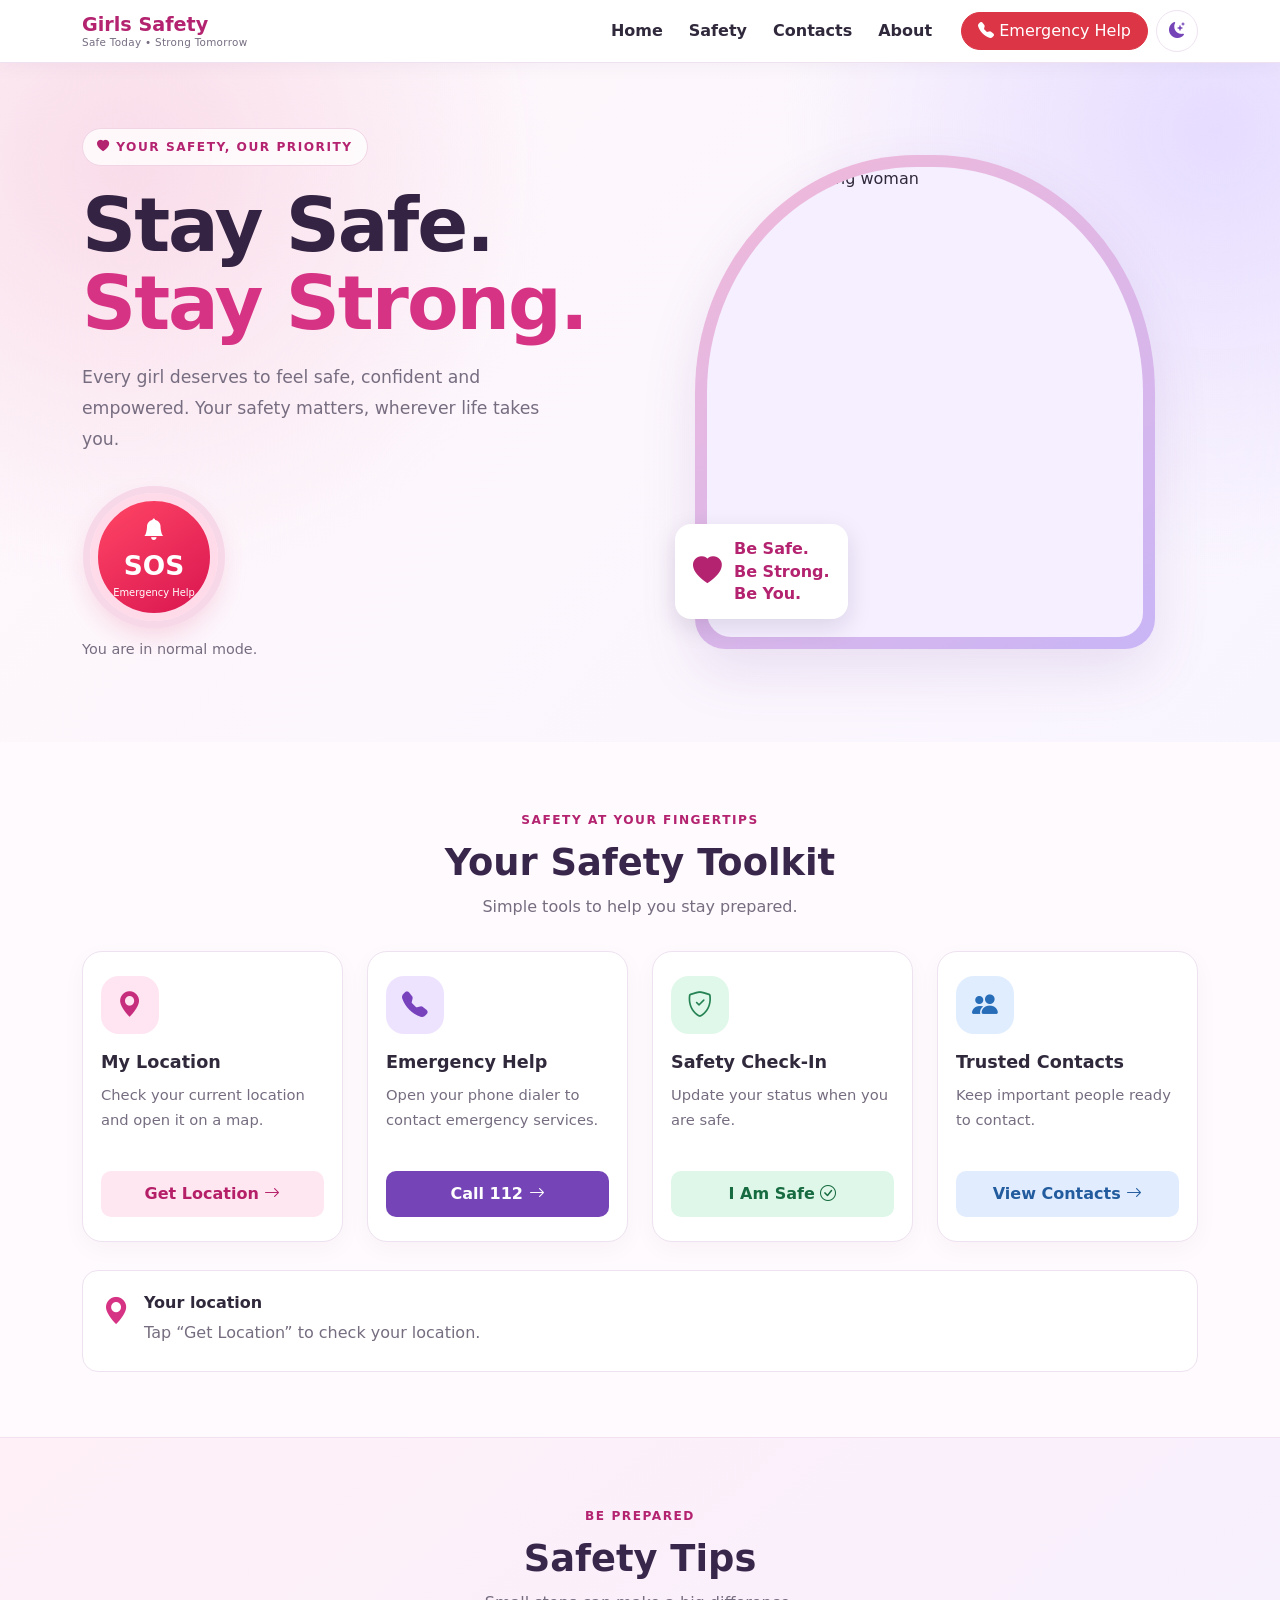
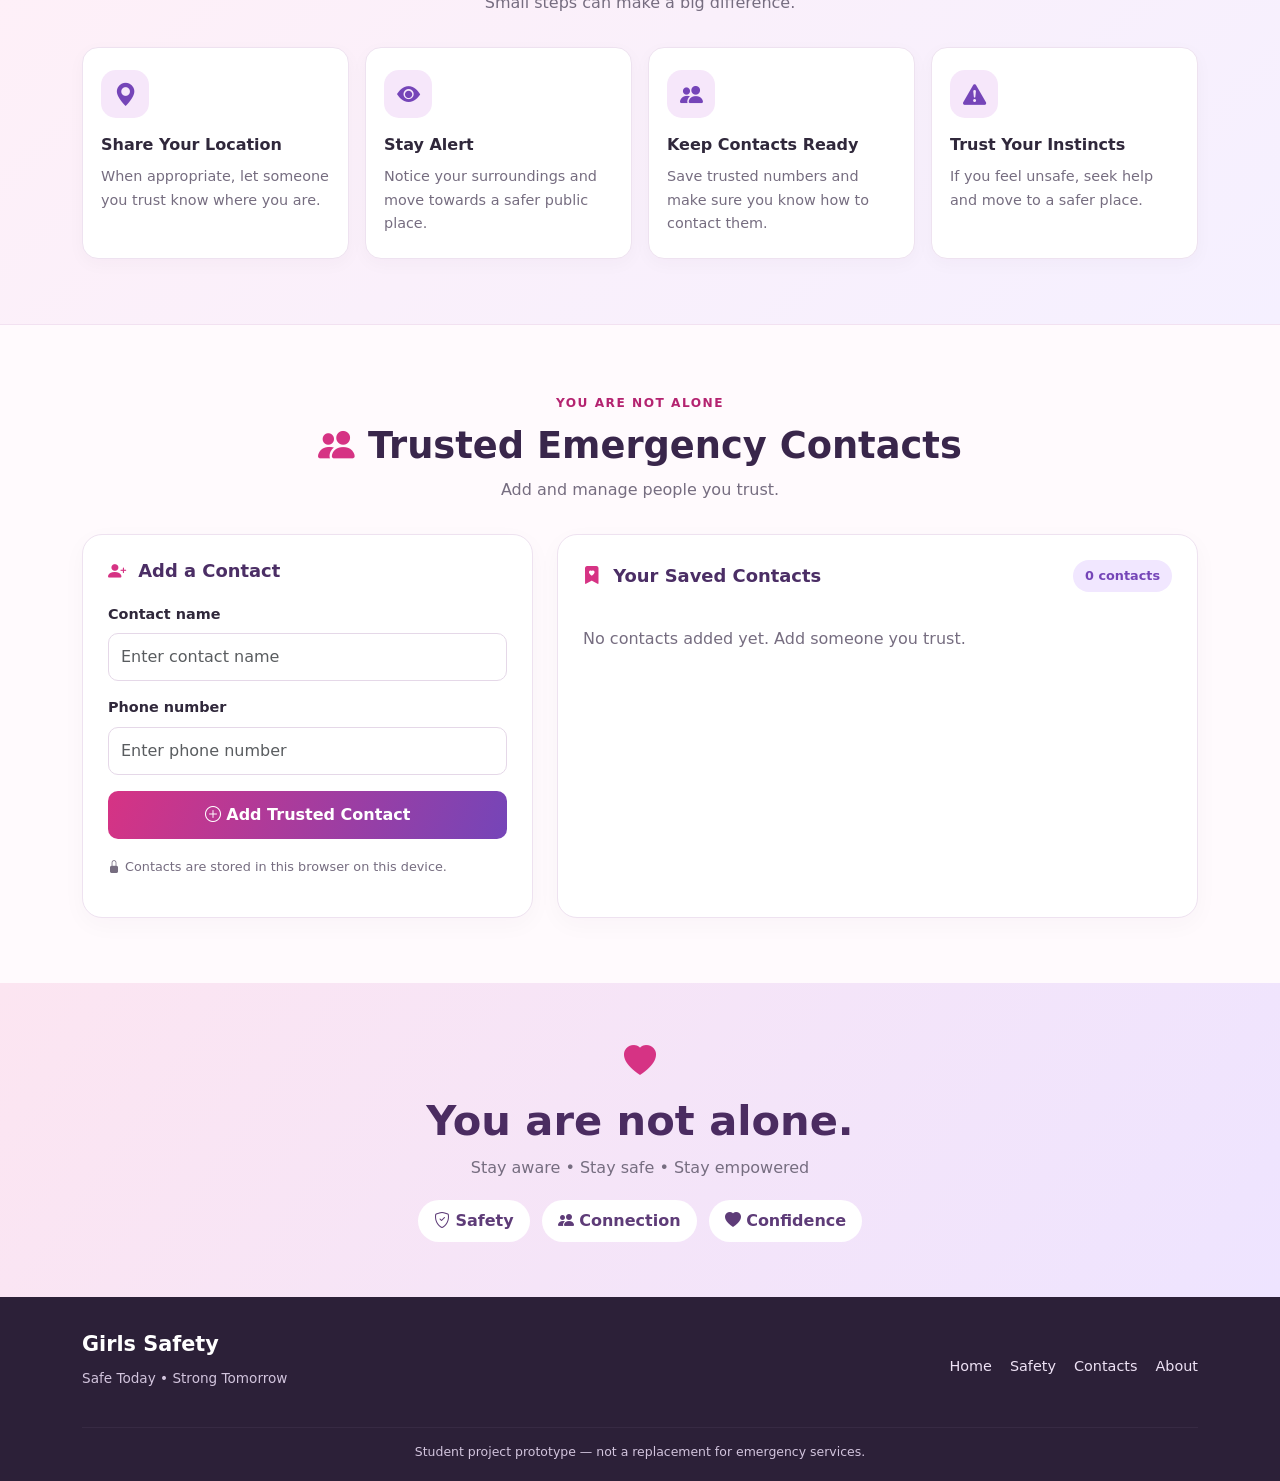
==== commit 3d7af907: "Update index.html" ====
--- a/index.html
+++ b/index.html
@@ -83,10 +83,7 @@
               <small>Emergency Help</small>
             </button>
 
-<button id="installBtn" class="install-btn" hidden>
-  📲 Install Girls Safety App
-</button>
-<p id="installMessage"></p>
+
 
             <p class="safety-note" id="status" role="status" aria-live="polite">
               You are in normal mode.
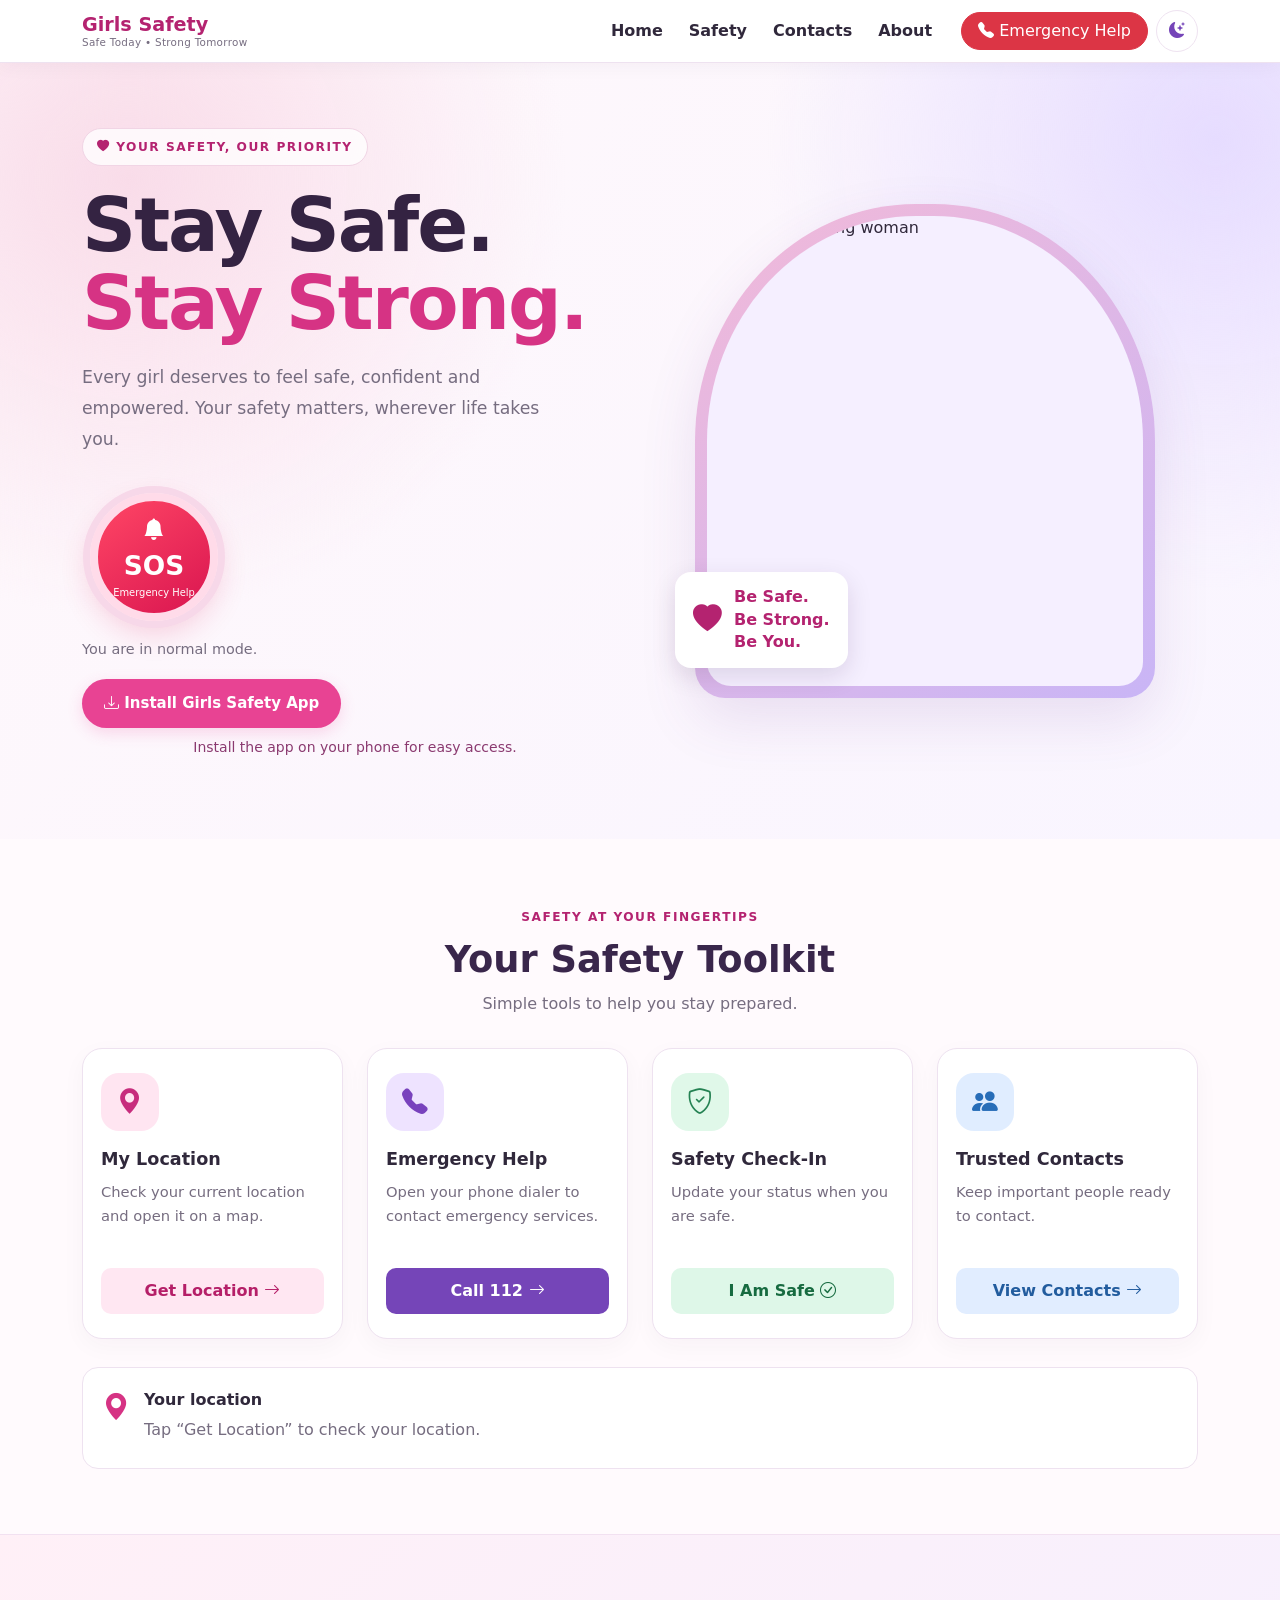
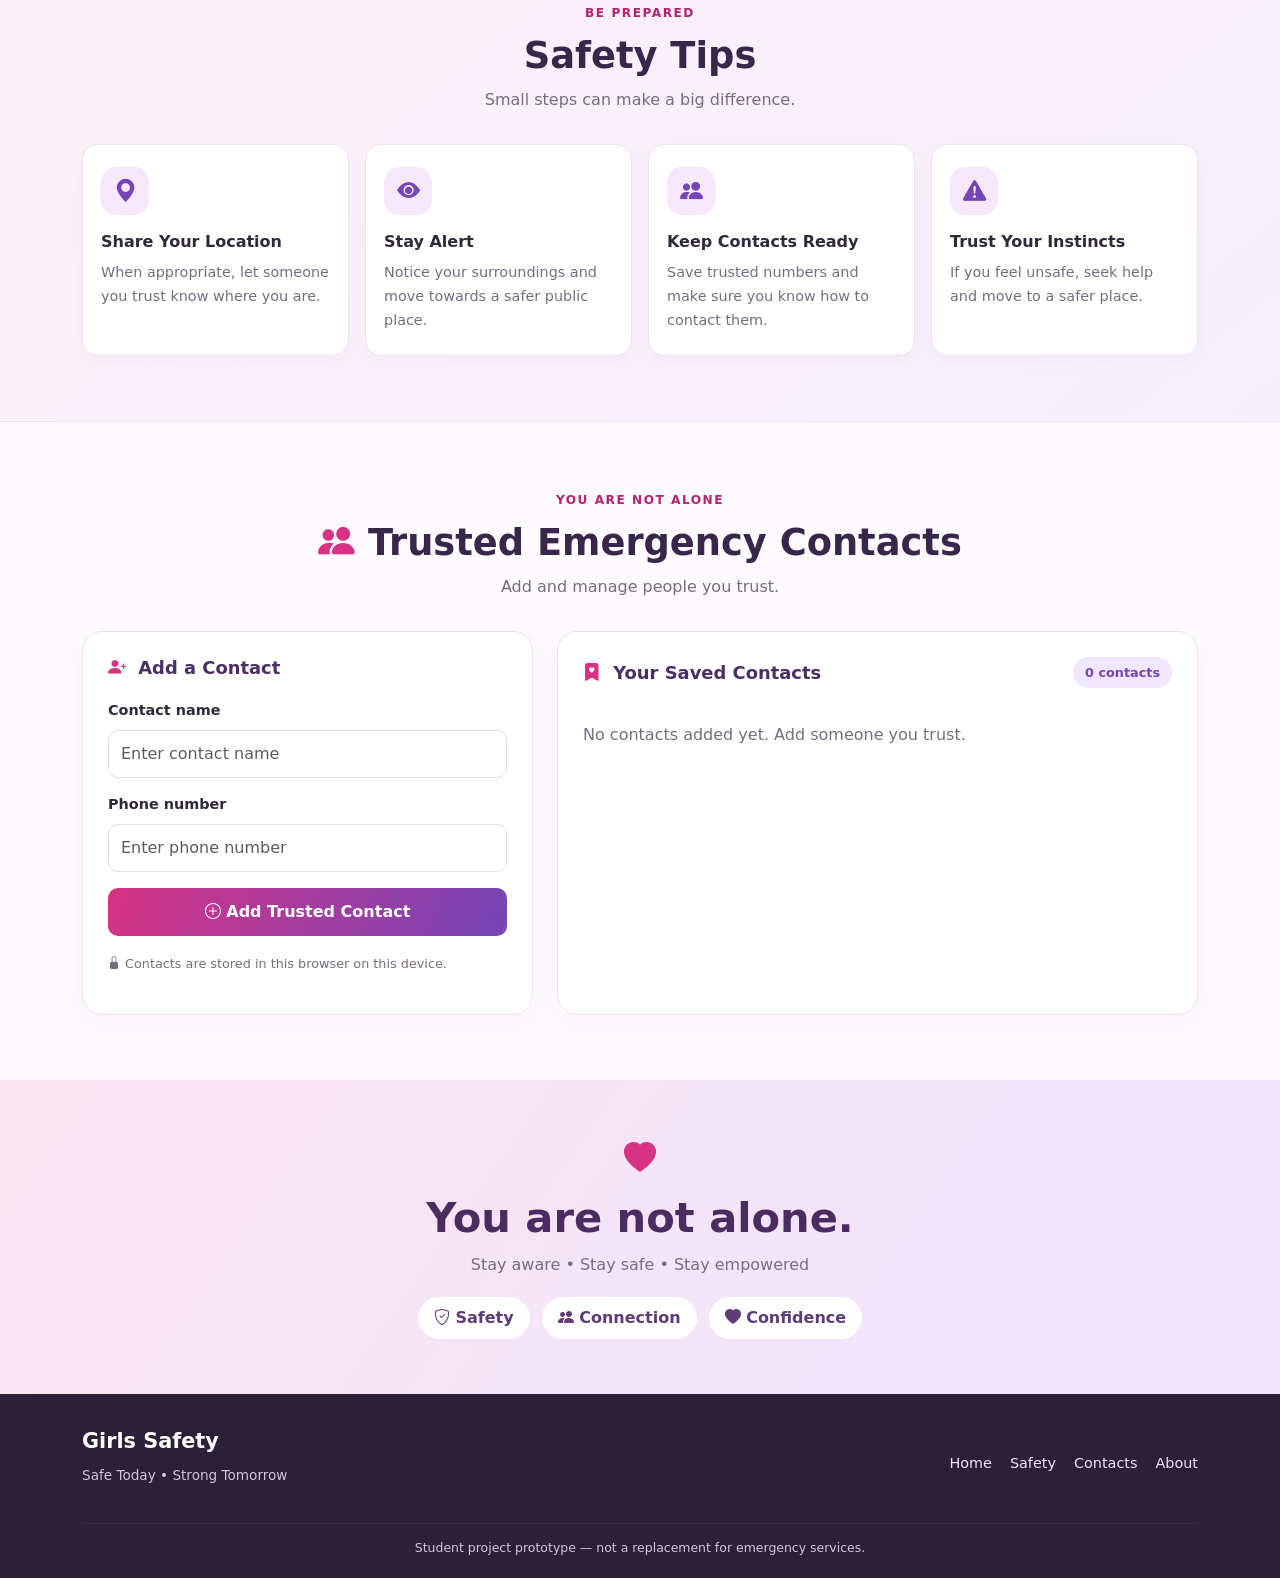
==== commit afd9feac: "Update index.html" ====
--- a/index.html
+++ b/index.html
@@ -1,23 +1,46 @@
+
 <!DOCTYPE html>
 <html lang="en">
 <head>
   <meta charset="UTF-8">
   <meta name="viewport" content="width=device-width, initial-scale=1.0">
-
   <title>Girls Safety | Safe Today, Strong Tomorrow</title>
 
-<link rel="manifest" href="manifest.json">
-
-<meta name="theme-color" content="#e84393">
-
-  <!-- Bootstrap CSS -->
-  <link href="https://cdn.jsdelivr.net/npm/bootstrap@5.3.3/dist/css/bootstrap.min.css" rel="stylesheet">
-
-  <!-- Icons -->
+  <meta name="description" content="Girls Safety provides helpful safety tools, location support and trusted emergency contacts.">
+  <meta name="theme-color" content="#e84393">
+
+  <link rel="manifest" href="./manifest.json">
+  <link rel="stylesheet" href="https://cdn.jsdelivr.net/npm/bootstrap@5.3.3/dist/css/bootstrap.min.css">
   <link rel="stylesheet" href="https://cdn.jsdelivr.net/npm/bootstrap-icons@1.11.3/font/bootstrap-icons.min.css">
-
-  <!-- Custom CSS -->
   <link rel="stylesheet" href="style.css">
+
+  <style>
+    .install-app-area {
+      margin: 18px 0 12px;
+    }
+
+    .install-app-btn {
+      background: #e84393;
+      color: white;
+      border: 0;
+      border-radius: 30px;
+      padding: 13px 22px;
+      font-size: 15px;
+      font-weight: 700;
+      box-shadow: 0 5px 15px #e8439330;
+    }
+
+    .install-app-btn:hover {
+      background: #ce287b;
+      color: white;
+    }
+
+    .install-help {
+      font-size: 13px;
+      color: #8b4770;
+      margin-top: 9px;
+    }
+  </style>
 </head>
 
 <body>
@@ -43,11 +66,13 @@
           <li class="nav-item"><a class="nav-link" href="#safety">Safety</a></li>
           <li class="nav-item"><a class="nav-link" href="#contacts">Contacts</a></li>
           <li class="nav-item"><a class="nav-link" href="#about">About</a></li>
+
           <li class="nav-item ms-lg-3">
             <a class="btn btn-danger rounded-pill px-3" href="tel:112">
               <i class="bi bi-telephone-fill"></i> Emergency Help
             </a>
           </li>
+
           <li class="nav-item ms-lg-2">
             <button class="btn theme-toggle" id="themeToggle"
               type="button" aria-label="Toggle dark mode">
@@ -59,11 +84,13 @@
     </div>
   </nav>
 
-  <!-- Hero -->
   <main>
+
+    <!-- Hero -->
     <section class="hero-section" id="home">
       <div class="container">
         <div class="row align-items-center g-4">
+
           <div class="col-lg-6 hero-copy">
             <span class="hero-label">
               <i class="bi bi-heart-fill"></i>
@@ -83,11 +110,23 @@
               <small>Emergency Help</small>
             </button>
 
-
-
             <p class="safety-note" id="status" role="status" aria-live="polite">
               You are in normal mode.
             </p>
+
+            <!-- Install App -->
+            <div class="install-app-area">
+              <button type="button" id="installBtn"
+                class="btn install-app-btn">
+                <i class="bi bi-download"></i>
+                Install Girls Safety App
+              </button>
+
+              <p id="installMessage" class="install-help"
+                role="status" aria-live="polite">
+                Install the app on your phone for easy access.
+              </p>
+            </div>
           </div>
 
           <div class="col-lg-6">
@@ -95,19 +134,20 @@
               <img
                 src="https://images.unsplash.com/photo-1534528741775-53994a69daeb?auto=format&fit=crop&w=1000&q=85"
                 alt="Confident young woman"
-                class="hero-image"
-              >
+                class="hero-image">
+
               <div class="image-message">
                 <i class="bi bi-heart-fill"></i>
                 <span>Be Safe.<br>Be Strong.<br>Be You.</span>
               </div>
             </div>
           </div>
+
         </div>
       </div>
     </section>
 
-    <!-- Quick Actions -->
+    <!-- Safety Toolkit -->
     <section class="quick-section" id="safety">
       <div class="container">
         <div class="section-heading">
@@ -117,12 +157,14 @@
         </div>
 
         <div class="row g-4">
+
           <div class="col-12 col-sm-6 col-lg-3">
             <div class="feature-card pink-card">
               <div class="feature-icon"><i class="bi bi-geo-alt-fill"></i></div>
               <h3>My Location</h3>
               <p>Check your current location and open it on a map.</p>
-              <button class="btn feature-btn pink-btn w-100" id="locationButton">
+              <button class="btn feature-btn pink-btn w-100"
+                id="locationButton" type="button">
                 Get Location <i class="bi bi-arrow-right"></i>
               </button>
             </div>
@@ -144,7 +186,8 @@
               <div class="feature-icon"><i class="bi bi-shield-check"></i></div>
               <h3>Safety Check-In</h3>
               <p>Update your status when you are safe.</p>
-              <button class="btn feature-btn green-btn w-100" id="safeButton">
+              <button class="btn feature-btn green-btn w-100"
+                id="safeButton" type="button">
                 I Am Safe <i class="bi bi-check-circle"></i>
               </button>
             </div>
@@ -160,6 +203,7 @@
               </a>
             </div>
           </div>
+
         </div>
 
         <div class="location-result" id="locationResult" aria-live="polite">
@@ -220,7 +264,7 @@
       </div>
     </section>
 
-    <!-- Contacts -->
+    <!-- Trusted Contacts -->
     <section class="contacts-section" id="contacts">
       <div class="container">
         <div class="section-heading">
@@ -264,6 +308,7 @@
                 <h3><i class="bi bi-bookmark-heart-fill"></i> Your Saved Contacts</h3>
                 <span class="contact-count" id="contactCount">0 contacts</span>
               </div>
+
               <div id="contactList" class="contact-list">
                 <p class="empty-message">No contacts added yet. Add someone you trust.</p>
               </div>
@@ -279,6 +324,7 @@
         <div class="about-heart"><i class="bi bi-heart-fill"></i></div>
         <h2>You are not alone.</h2>
         <p>Stay aware • Stay safe • Stay empowered</p>
+
         <div class="about-values">
           <span><i class="bi bi-shield-check"></i> Safety</span>
           <span><i class="bi bi-people-fill"></i> Connection</span>
@@ -286,8 +332,8 @@
         </div>
       </div>
     </section>
+
   </main>
-
 
   <!-- Footer -->
   <footer class="site-footer">
@@ -299,6 +345,7 @@
           </a>
           <p>Safe Today • Strong Tomorrow</p>
         </div>
+
         <div class="col-md-6 text-md-end footer-links">
           <a href="#home">Home</a>
           <a href="#safety">Safety</a>
@@ -306,17 +353,80 @@
           <a href="#about">About</a>
         </div>
       </div>
+
       <hr>
+
       <p class="footer-note">
         Student project prototype — not a replacement for emergency services.
       </p>
     </div>
   </footer>
 
-  <!-- Bootstrap JavaScript -->
   <script src="https://cdn.jsdelivr.net/npm/bootstrap@5.3.3/dist/js/bootstrap.bundle.min.js"></script>
-
-  <!-- Custom JavaScript -->
   <script src="script.js"></script>
+
+  <!-- Install App Logic -->
+  <script>
+    (() => {
+      let deferredInstallPrompt = null;
+
+      const installButton = document.getElementById("installBtn");
+      const installMessage = document.getElementById("installMessage");
+
+      if (!installButton || !installMessage) return;
+
+      const isInstalled = () =>
+        window.matchMedia("(display-mode: standalone)").matches ||
+        window.navigator.standalone === true;
+
+      function showInstallInstructions() {
+        installMessage.textContent =
+          "Android: open Chrome menu (⋮) and choose Install app or Add to Home screen. iPhone: use Safari Share > Add to Home Screen.";
+      }
+
+      if (isInstalled()) {
+        installButton.hidden = true;
+        installMessage.textContent = "Girls Safety is already open as an app.";
+      }
+
+      window.addEventListener("beforeinstallprompt", (event) => {
+        event.preventDefault();
+        deferredInstallPrompt = event;
+      });
+
+      installButton.addEventListener("click", async () => {
+        if (isInstalled()) {
+          installMessage.textContent = "Girls Safety is already installed.";
+          installButton.hidden = true;
+          return;
+        }
+
+        if (!deferredInstallPrompt) {
+          showInstallInstructions();
+          return;
+        }
+
+        deferredInstallPrompt.prompt();
+
+        const result = await deferredInstallPrompt.userChoice;
+
+        if (result.outcome === "accepted") {
+          installMessage.textContent =
+            "Installation accepted. Follow your browser's instructions.";
+        } else {
+          installMessage.textContent =
+            "Installation cancelled. You can try again from the browser menu.";
+        }
+
+        deferredInstallPrompt = null;
+      });
+
+      window.addEventListener("appinstalled", () => {
+        installButton.hidden = true;
+        installMessage.textContent = "Girls Safety was installed successfully!";
+      });
+    })();
+  </script>
+
 </body>
 </html>
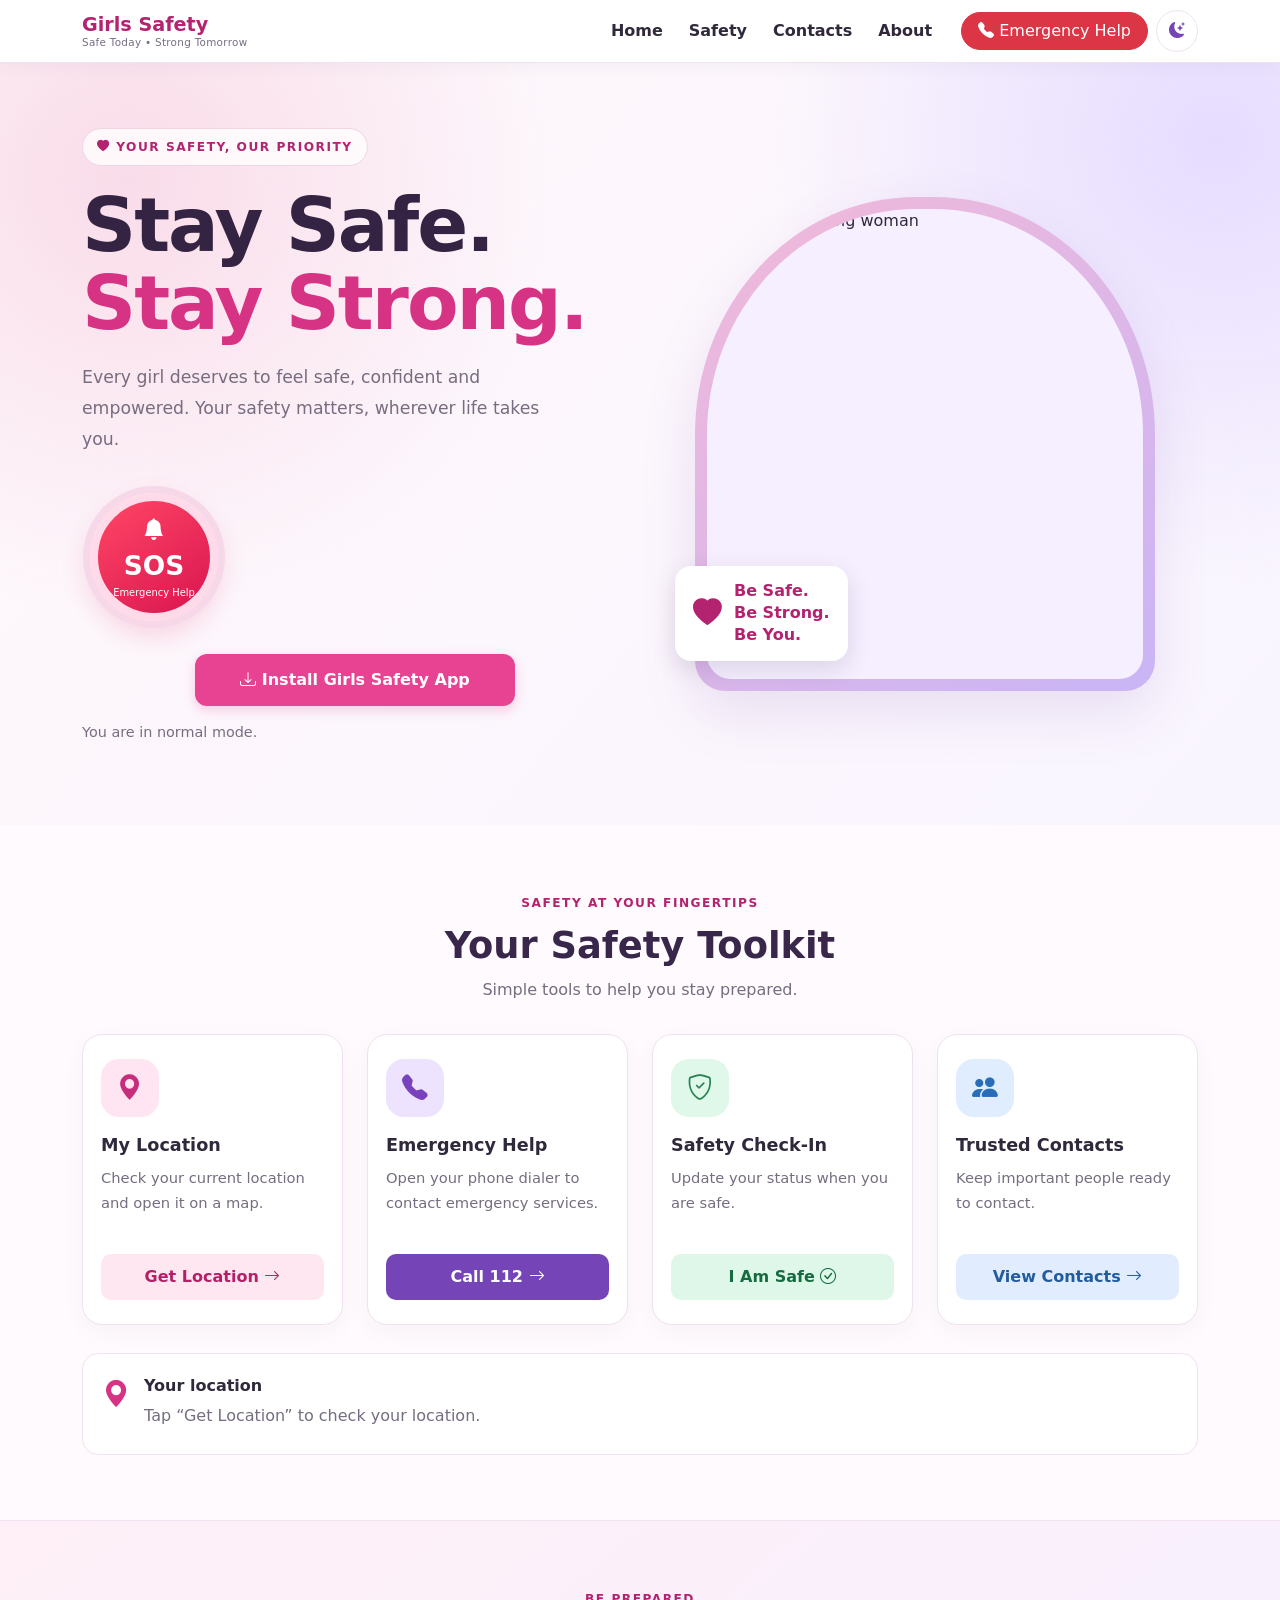
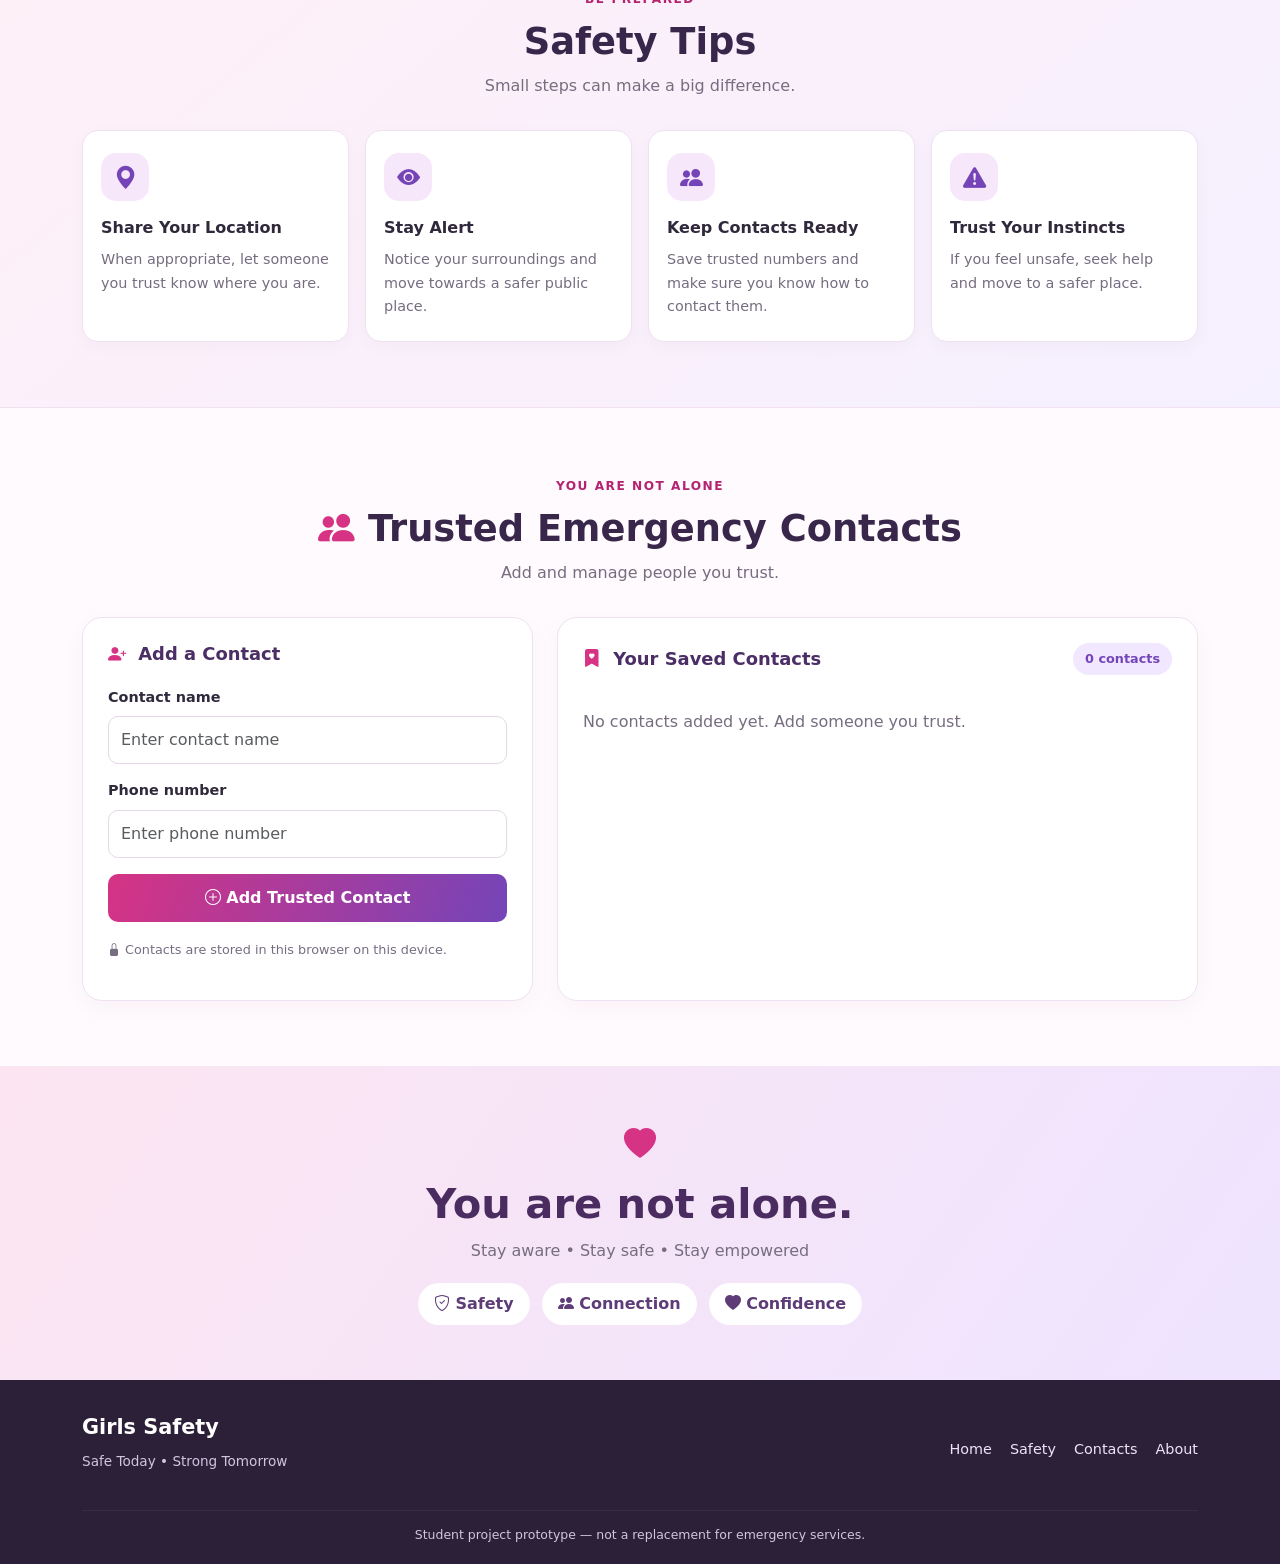
==== commit 2f94ad55: "Update index.html" ====
--- a/index.html
+++ b/index.html
@@ -4,43 +4,17 @@
 <head>
   <meta charset="UTF-8">
   <meta name="viewport" content="width=device-width, initial-scale=1.0">
+
   <title>Girls Safety | Safe Today, Strong Tomorrow</title>
 
-  <meta name="description" content="Girls Safety provides helpful safety tools, location support and trusted emergency contacts.">
+  <link rel="manifest" href="manifest.json">
   <meta name="theme-color" content="#e84393">
 
-  <link rel="manifest" href="./manifest.json">
-  <link rel="stylesheet" href="https://cdn.jsdelivr.net/npm/bootstrap@5.3.3/dist/css/bootstrap.min.css">
+  <link href="https://cdn.jsdelivr.net/npm/bootstrap@5.3.3/dist/css/bootstrap.min.css" rel="stylesheet">
+
   <link rel="stylesheet" href="https://cdn.jsdelivr.net/npm/bootstrap-icons@1.11.3/font/bootstrap-icons.min.css">
+
   <link rel="stylesheet" href="style.css">
-
-  <style>
-    .install-app-area {
-      margin: 18px 0 12px;
-    }
-
-    .install-app-btn {
-      background: #e84393;
-      color: white;
-      border: 0;
-      border-radius: 30px;
-      padding: 13px 22px;
-      font-size: 15px;
-      font-weight: 700;
-      box-shadow: 0 5px 15px #e8439330;
-    }
-
-    .install-app-btn:hover {
-      background: #ce287b;
-      color: white;
-    }
-
-    .install-help {
-      font-size: 13px;
-      color: #8b4770;
-      margin-top: 9px;
-    }
-  </style>
 </head>
 
 <body>
@@ -110,23 +84,17 @@
               <small>Emergency Help</small>
             </button>
 
+            <!-- Install App Button -->
+            <button id="installBtn" class="install-btn" type="button">
+              <i class="bi bi-download"></i>
+              Install Girls Safety App
+            </button>
+
+            <p id="installMessage" role="status" aria-live="polite"></p>
+
             <p class="safety-note" id="status" role="status" aria-live="polite">
               You are in normal mode.
             </p>
-
-            <!-- Install App -->
-            <div class="install-app-area">
-              <button type="button" id="installBtn"
-                class="btn install-app-btn">
-                <i class="bi bi-download"></i>
-                Install Girls Safety App
-              </button>
-
-              <p id="installMessage" class="install-help"
-                role="status" aria-live="polite">
-                Install the app on your phone for easy access.
-              </p>
-            </div>
           </div>
 
           <div class="col-lg-6">
@@ -134,8 +102,8 @@
               <img
                 src="https://images.unsplash.com/photo-1534528741775-53994a69daeb?auto=format&fit=crop&w=1000&q=85"
                 alt="Confident young woman"
-                class="hero-image">
-
+                class="hero-image"
+              >
               <div class="image-message">
                 <i class="bi bi-heart-fill"></i>
                 <span>Be Safe.<br>Be Strong.<br>Be You.</span>
@@ -163,8 +131,7 @@
               <div class="feature-icon"><i class="bi bi-geo-alt-fill"></i></div>
               <h3>My Location</h3>
               <p>Check your current location and open it on a map.</p>
-              <button class="btn feature-btn pink-btn w-100"
-                id="locationButton" type="button">
+              <button class="btn feature-btn pink-btn w-100" id="locationButton">
                 Get Location <i class="bi bi-arrow-right"></i>
               </button>
             </div>
@@ -186,8 +153,7 @@
               <div class="feature-icon"><i class="bi bi-shield-check"></i></div>
               <h3>Safety Check-In</h3>
               <p>Update your status when you are safe.</p>
-              <button class="btn feature-btn green-btn w-100"
-                id="safeButton" type="button">
+              <button class="btn feature-btn green-btn w-100" id="safeButton">
                 I Am Safe <i class="bi bi-check-circle"></i>
               </button>
             </div>
@@ -229,6 +195,7 @@
         </div>
 
         <div class="row g-3">
+
           <div class="col-6 col-lg-3">
             <div class="tip-card">
               <i class="bi bi-geo-alt-fill"></i>
@@ -260,6 +227,7 @@
               <p>If you feel unsafe, seek help and move to a safer place.</p>
             </div>
           </div>
+
         </div>
       </div>
     </section>
@@ -274,6 +242,7 @@
         </div>
 
         <div class="row justify-content-center g-4">
+
           <div class="col-12 col-lg-5">
             <div class="contact-panel">
               <h3><i class="bi bi-person-plus-fill"></i> Add a Contact</h3>
@@ -308,12 +277,12 @@
                 <h3><i class="bi bi-bookmark-heart-fill"></i> Your Saved Contacts</h3>
                 <span class="contact-count" id="contactCount">0 contacts</span>
               </div>
-
               <div id="contactList" class="contact-list">
                 <p class="empty-message">No contacts added yet. Add someone you trust.</p>
               </div>
             </div>
           </div>
+
         </div>
       </div>
     </section>
@@ -324,7 +293,6 @@
         <div class="about-heart"><i class="bi bi-heart-fill"></i></div>
         <h2>You are not alone.</h2>
         <p>Stay aware • Stay safe • Stay empowered</p>
-
         <div class="about-values">
           <span><i class="bi bi-shield-check"></i> Safety</span>
           <span><i class="bi bi-people-fill"></i> Connection</span>
@@ -365,68 +333,5 @@
   <script src="https://cdn.jsdelivr.net/npm/bootstrap@5.3.3/dist/js/bootstrap.bundle.min.js"></script>
   <script src="script.js"></script>
 
-  <!-- Install App Logic -->
-  <script>
-    (() => {
-      let deferredInstallPrompt = null;
-
-      const installButton = document.getElementById("installBtn");
-      const installMessage = document.getElementById("installMessage");
-
-      if (!installButton || !installMessage) return;
-
-      const isInstalled = () =>
-        window.matchMedia("(display-mode: standalone)").matches ||
-        window.navigator.standalone === true;
-
-      function showInstallInstructions() {
-        installMessage.textContent =
-          "Android: open Chrome menu (⋮) and choose Install app or Add to Home screen. iPhone: use Safari Share > Add to Home Screen.";
-      }
-
-      if (isInstalled()) {
-        installButton.hidden = true;
-        installMessage.textContent = "Girls Safety is already open as an app.";
-      }
-
-      window.addEventListener("beforeinstallprompt", (event) => {
-        event.preventDefault();
-        deferredInstallPrompt = event;
-      });
-
-      installButton.addEventListener("click", async () => {
-        if (isInstalled()) {
-          installMessage.textContent = "Girls Safety is already installed.";
-          installButton.hidden = true;
-          return;
-        }
-
-        if (!deferredInstallPrompt) {
-          showInstallInstructions();
-          return;
-        }
-
-        deferredInstallPrompt.prompt();
-
-        const result = await deferredInstallPrompt.userChoice;
-
-        if (result.outcome === "accepted") {
-          installMessage.textContent =
-            "Installation accepted. Follow your browser's instructions.";
-        } else {
-          installMessage.textContent =
-            "Installation cancelled. You can try again from the browser menu.";
-        }
-
-        deferredInstallPrompt = null;
-      });
-
-      window.addEventListener("appinstalled", () => {
-        installButton.hidden = true;
-        installMessage.textContent = "Girls Safety was installed successfully!";
-      });
-    })();
-  </script>
-
 </body>
 </html>
